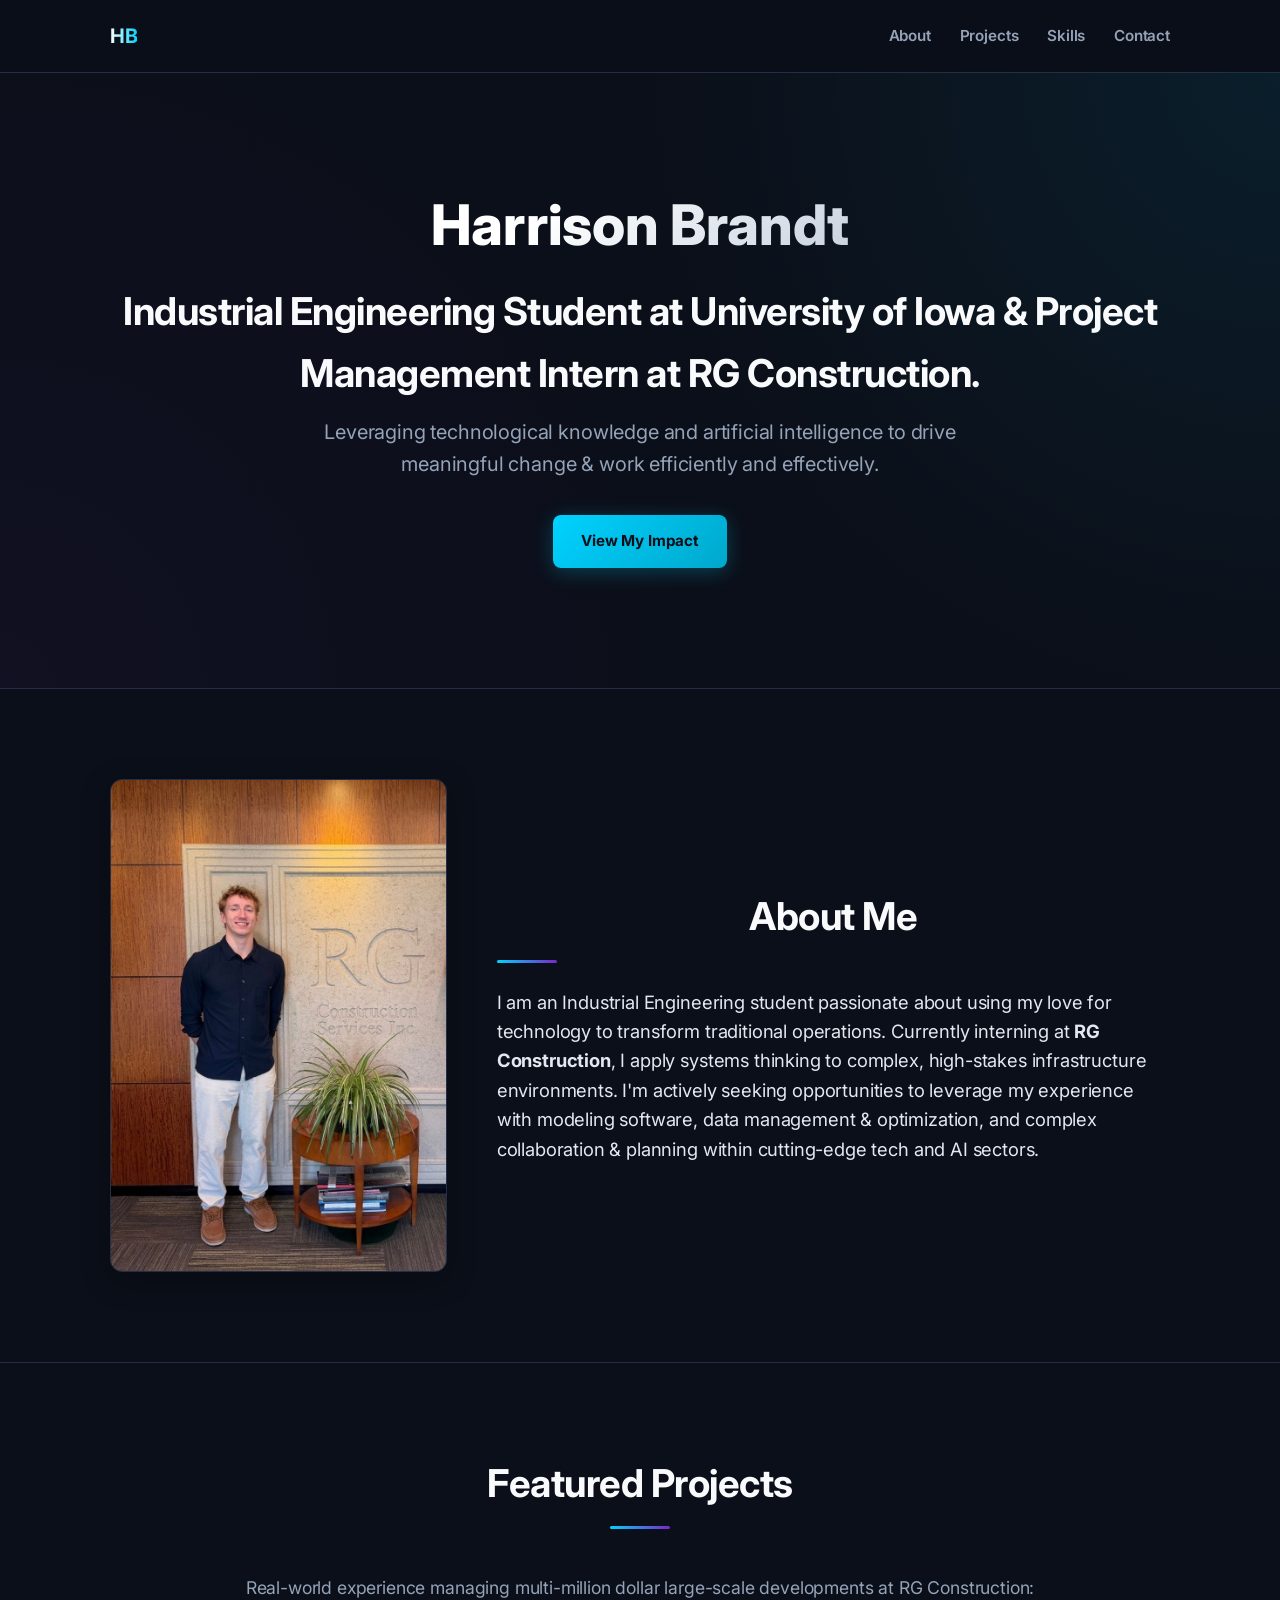
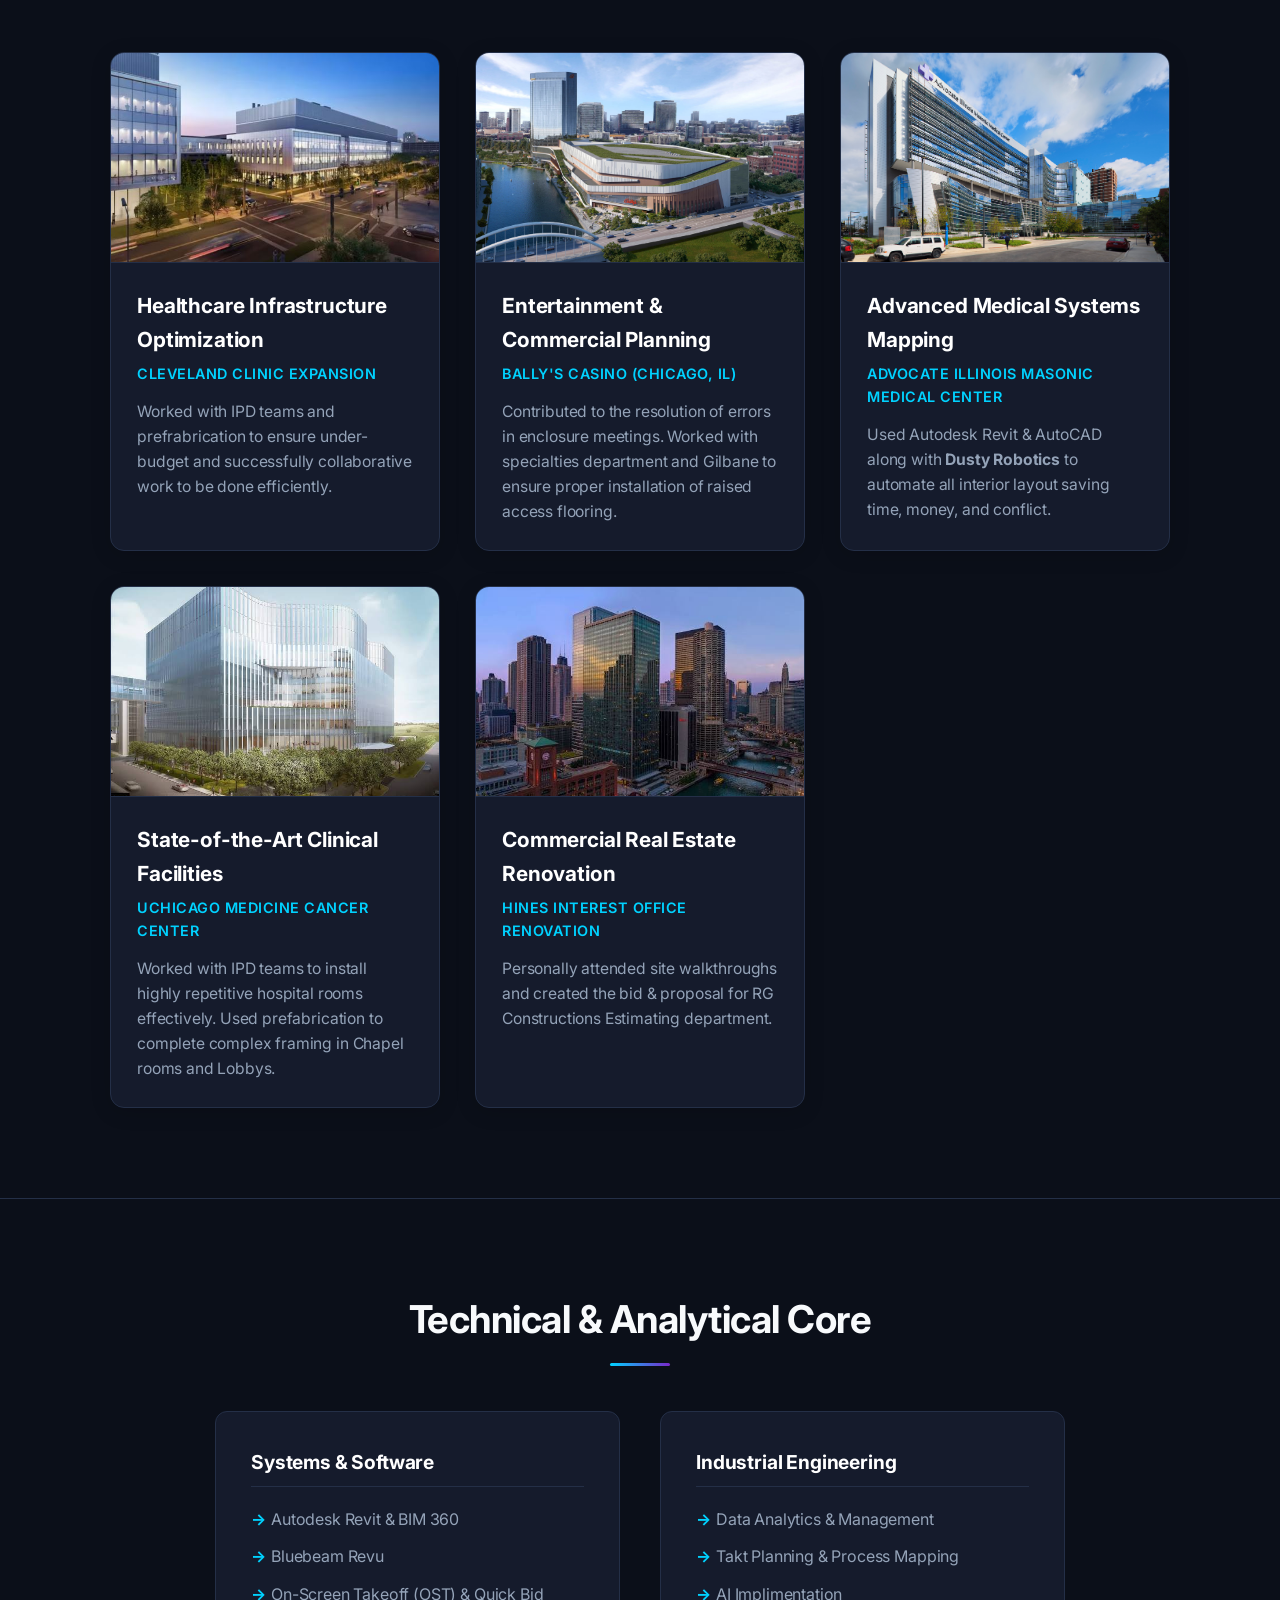
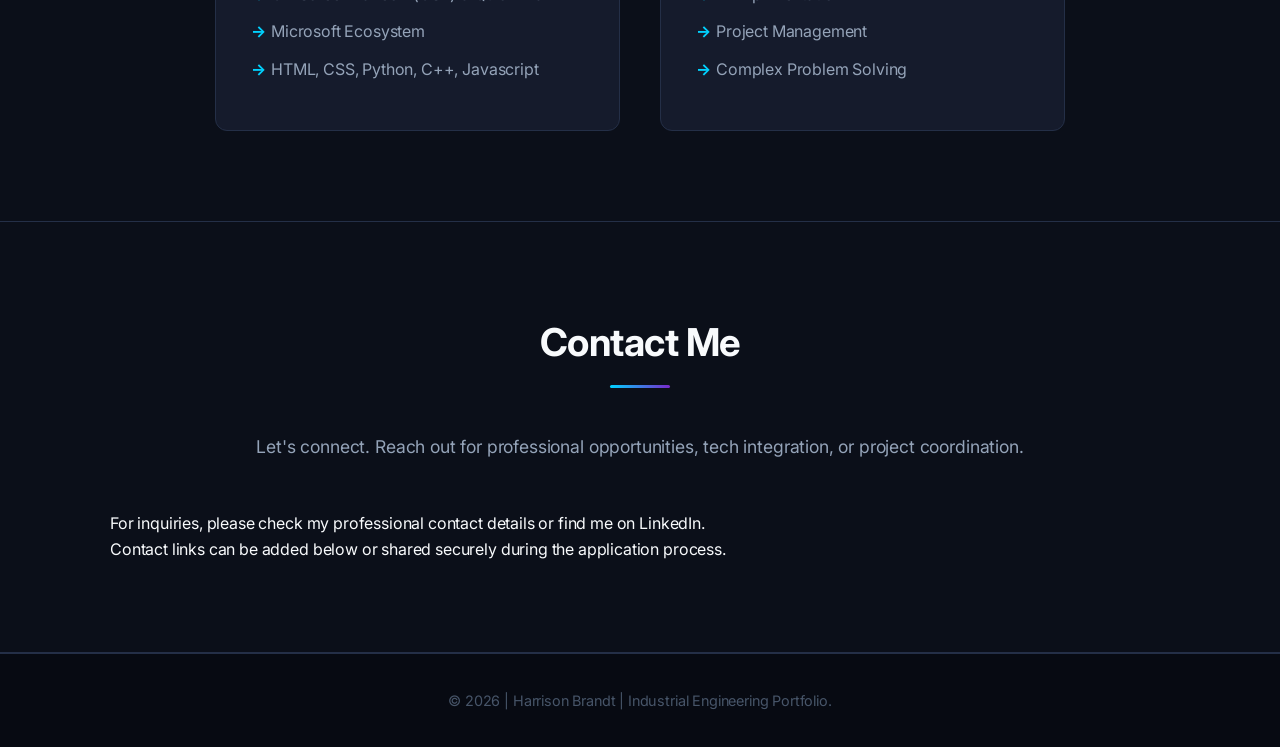
==== index.html @ 1dddafbf "Update index.html Updated header & added contact section" ====
<!DOCTYPE html>
<html lang="en">
<head>
    <meta charset="UTF-8">
    <meta name="viewport" content="width=device-width, initial-scale=1.0">
    <title>Harrison Brandt | Industrial Engineering Portfolio</title>
    <link rel="stylesheet" href="style.css">
    <link rel="preconnect" href="https://fonts.googleapis.com">
    <link rel="preconnect" href="https://fonts.gstatic.com" crossorigin>
    <link href="https://fonts.googleapis.com/css2?family=Inter:wght@300;400;600;700;800&display=swap" rel="stylesheet">
</head>
<body>

    <header>
        <div class="container">
            <div class="logo">HB</div>
            <nav>
                <a href="#about">About</a>
                <a href="#projects">Projects</a>
                <a href="#skills">Skills</a>
                <a href="#contact">Contact</a>
            </nav>
        </div>
    </header>

    <section class="hero">
        <div class="container">
            <h1>Harrison Brandt</h1>
            <h2 class="hero-subtitle">Industrial Engineering Student at University of Iowa & Project Management Intern at RG Construction.</h2>
            <p>Leveraging technological knowledge and artificial intelligence to drive meaningful change & work efficiently and effectively.</p>
            <a href="#projects" class="btn">View My Impact</a>
        </div>
    </section>

    <section id="about" class="about">
        <div class="container about-wrapper">
            <div class="about-image">
                <img src="IMG_4191.jpg" alt="Harrison Brandt at RG Construction">
            </div>
            <div class="about-text">
                <h2>About Me</h2>
                <hr class="left-hr">
                <p>I am an Industrial Engineering student passionate about using my love for technology to transform traditional operations. Currently interning at <strong>RG Construction</strong>, I apply systems thinking to complex, high-stakes infrastructure environments. I'm actively seeking opportunities to leverage my experience with modeling software, data management & optimization, and complex collaboration & planning within cutting-edge tech and AI sectors.</p>
            </div>
        </div>
    </section>

    <section id="projects" class="projects">
        <div class="container">
            <h2>Featured Projects</h2>
            <hr>
            <p class="subtitle">Real-world experience managing multi-million dollar large-scale developments at RG Construction:</p>
            
            <div class="project-grid">
                
                <!-- Project 1 -->
                <div class="project-card">
                    <div class="project-card-image">
                        <img src="ClevelandClinicExpansion.jpg" alt="Cleveland Clinic Expansion">
                    </div>
                    <div class="project-card-content">
                        <h3>Healthcare Infrastructure Optimization</h3>
                        <p class="meta">Cleveland Clinic Expansion</p>
                        <p>Worked with IPD teams and prefrabrication to ensure under-budget and successfully collaborative work to be done efficiently.</p>
                    </div>
                </div>
                
                <!-- Project 2 -->
                <div class="project-card">
                    <div class="project-card-image">
                        <img src="BallysRender.jpg" alt="Bally's Casino Chicago">
                    </div>
                    <div class="project-card-content">
                        <h3>Entertainment & Commercial Planning</h3>
                        <p class="meta">Bally's Casino (Chicago, IL)</p>
                        <p>Contributed to the resolution of errors in enclosure meetings. Worked with specialties department and Gilbane to ensure proper installation of raised access flooring.</p>
                    </div>
                </div>

                <!-- Project 3 -->
                <div class="project-card">
                    <div class="project-card-image">
                        <img src="AdvocateCACExpansion25.jpg" alt="Advocate Illinois Masonic Medical Center">
                    </div>
                    <div class="project-card-content">
                        <h3>Advanced Medical Systems Mapping</h3>
                        <p class="meta">Advocate Illinois Masonic Medical Center</p>
                        <p>Used Autodesk Revit & AutoCAD along with <strong>Dusty Robotics</strong> to automate all interior layout saving time, money, and conflict.</p>
                    </div>
                </div>

                <!-- Project 4 -->
                <div class="project-card">
                    <div class="project-card-image">
                        <img src="UCMCancerCenter.jpg" alt="UChicago Medicine Cancer Center">
                    </div>
                    <div class="project-card-content">
                        <h3>State-of-the-Art Clinical Facilities</h3>
                        <p class="meta">UChicago Medicine Cancer Center</p>
                        <p>Worked with IPD teams to install highly repetitive hospital rooms effectively. Used prefabrication to complete complex framing in Chapel rooms and Lobbys.</p>
                    </div>
                </div>

                <!-- Project 5 -->
                <div class="project-card">
                    <div class="project-card-image">
                        <img src="HinesInterestOfficeRenovation.jpg" alt="Hines Interest Office Renovation">
                    </div>
                    <div class="project-card-content">
                        <h3>Commercial Real Estate Renovation</h3>
                        <p class="meta">Hines Interest Office Renovation</p>
                        <p>Personally attended site walkthroughs and created the bid & proposal for RG Constructions Estimating department.</p>
                    </div>
                </div>

            </div>
        </div>
    </section>

    <section id="skills" class="skills">
        <div class="container">
            <h2>Technical & Analytical Core</h2>
            <hr>
            <div class="skills-wrapper">
                <div class="skill-category">
                    <h3>Systems & Software</h3>
                    <ul>
                        <li>Autodesk Revit & BIM 360</li>
                        <li>Bluebeam Revu</li>
                        <li>On-Screen Takeoff (OST) & Quick Bid</li>
                        <li>Microsoft Ecosystem</li>
                        <li>HTML, CSS, Python, C++, Javascript</li>
                    </ul>
                </div>
                <div class="skill-category">
                    <h3>Industrial Engineering</h3>
                    <ul>
                        <li>Data Analytics & Management</li>
                        <li>Takt Planning & Process Mapping</li>
                        <li>AI Implimentation</li>
                        <li>Project Management</li>
                        <li>Complex Problem Solving</li>
                    </ul>
                </div>
            </div>
        </div>
    </section>

    <!-- New Contact Section -->
    <section id="contact" class="contact">
        <div class="container">
            <h2>Contact Me</h2>
            <hr>
            <p class="subtitle">Let's connect. Reach out for professional opportunities, tech integration, or project coordination.</p>
            <div class="contact-card">
                <p>For inquiries, please check my professional contact details or find me on LinkedIn.</p>
                <p class="contact-disclaimer">Contact links can be added below or shared securely during the application process.</p>
            </div>
        </div>
    </section>

    <footer>
        <div class="container">
            <p>&copy; 2026 | Harrison Brandt | Industrial Engineering Portfolio.</p>
        </div>
    </footer>

</body>
</html>
---- style.css ----
:root {
    --primary: #00d2ff;       /* Electric Cyan Pop */
    --primary-hover: #00a8cc; /* Darker Cyan for interactive states */
    --accent: #7928ca;        /* Subtle tech violet accent */
    --dark-bg: #0b0f19;       /* Deep Obsidian Space Background */
    --card-bg: #151b2c;       /* Steel Navy/Charcoal Cards */
    --text-main: #f8fafc;     /* Bright off-white text */
    --text-muted: #94a3b8;    /* Steel Gray text for details */
    --border: #242f47;        /* Clean tech-divider lines */
}

* {
    box-sizing: border-box;
    margin: 0;
    padding: 0;
}

body {
    font-family: 'Inter', sans-serif;
    background-color: var(--dark-bg);
    color: var(--text-main);
    line-height: 1.6;
    letter-spacing: -0.01em;
}

.container {
    max-width: 1100px;
    margin: 0 auto;
    padding: 0 20px;
}

/* Modern Header with Border Bottom */
header {
    background: rgba(11, 15, 25, 0.85);
    backdrop-filter: blur(12px);
    -webkit-backdrop-filter: blur(12px);
    border-bottom: 1px solid var(--border);
    padding: 20px 0;
    position: sticky;
    top: 0;
    z-index: 100;
}

header .container {
    display: flex;
    justify-content: space-between;
    align-items: center;
}

.logo {
    font-weight: 700;
    font-size: 1.25rem;
    letter-spacing: -0.5px;
    background: linear-gradient(to right, #ffffff, var(--primary));
    -webkit-background-clip: text;
    -webkit-text-fill-color: transparent;
}

nav a {
    color: var(--text-muted);
    text-decoration: none;
    margin-left: 25px;
    font-weight: 600;
    font-size: 0.95rem;
    transition: color 0.2s ease;
}

nav a:hover {
    color: var(--primary);
}

/* Dynamic Hero Section */
.hero {
    background: radial-gradient(circle at top right, rgba(0, 210, 255, 0.08), transparent 45%),
                radial-gradient(circle at bottom left, rgba(121, 40, 202, 0.05), transparent 50%),
                var(--dark-bg);
    padding: 120px 0;
    text-align: center;
    border-bottom: 1px solid var(--border);
}

.hero h1 {
    font-size: 3.5rem;
    margin-bottom: 24px;
    font-weight: 800;
    line-height: 1.15;
    background: linear-gradient(135deg, #ffffff 40%, #cbd5e1 70%, var(--primary) 100%);
    -webkit-background-clip: text;
    -webkit-text-fill-color: transparent;
}

.hero p {
    font-size: 1.25rem;
    max-width: 720px;
    margin: 0 auto 35px;
    color: var(--text-muted);
    font-weight: 400;
}

.btn {
    display: inline-block;
    background: linear-gradient(135deg, var(--primary) 0%, #00a8cc 100%);
    color: #0b0f19;
    padding: 14px 28px;
    border-radius: 8px;
    text-decoration: none;
    font-weight: 700;
    font-size: 0.95rem;
    box-shadow: 0 4px 20px rgba(0, 210, 255, 0.25);
    transition: transform 0.2s ease, box-shadow 0.2s ease;
}

.btn:hover {
    transform: translateY(-2px);
    box-shadow: 0 6px 24px rgba(0, 210, 255, 0.4);
}

section {
    padding: 90px 0;
    border-bottom: 1px solid var(--border);
}

h2 {
    font-size: 2.4rem;
    text-align: center;
    margin-bottom: 12px;
    font-weight: 700;
    letter-spacing: -0.5px;
}

hr {
    border: 0;
    height: 3px;
    background: linear-gradient(to right, var(--primary), var(--accent));
    width: 60px;
    margin: 0 auto 45px;
    border-radius: 2px;
}

.left-hr {
    border: 0;
    height: 3px;
    background: linear-gradient(to right, var(--primary), var(--accent));
    width: 60px;
    margin: 0 0 25px 0;
    border-radius: 2px;
}

.subtitle {
    text-align: center;
    color: var(--text-muted);
    margin-bottom: 50px;
    font-size: 1.1rem;
}

/* About Section Custom Fit */
.about-wrapper {
    display: flex;
    align-items: stretch;
    gap: 50px;
    flex-wrap: wrap;
}

.about-image {
    flex: 1;
    min-width: 300px;
    max-width: 340px;
    display: flex;
}

.about-image img {
    width: 100%;
    height: 100%;
    object-fit: cover;
    border-radius: 12px;
    box-shadow: 0 8px 30px rgba(0, 0, 0, 0.3);
    border: 1px solid var(--border);
}

.about-text {
    flex: 2;
    min-width: 300px;
    display: flex;
    flex-direction: column;
    justify-content: center;
}

.about-text p {
    font-size: 1.15rem;
    color: #e2e8f0;
    text-align: left;
}

/* Premium Project Cards */
.project-grid {
    display: grid;
    grid-template-columns: repeat(auto-fit, minmax(320px, 1fr));
    gap: 35px;
}

.project-card {
    background: var(--card-bg);
    border-radius: 14px;
    box-shadow: 0 4px 20px rgba(0, 0, 0, 0.15);
    border: 1px solid var(--border);
    overflow: hidden;
    display: flex;
    flex-direction: column;
    transition: transform 0.3s ease, border-color 0.3s ease, box-shadow 0.3s ease;
}

.project-card:hover {
    transform: translateY(-5px);
    border-color: rgba(0, 210, 255, 0.4);
    box-shadow: 0 12px 30px rgba(0, 210, 255, 0.1);
}

.project-card-image {
    width: 100%;
    height: 210px;
    overflow: hidden;
    background: #1e293b; 
    border-bottom: 1px solid var(--border);
}

.project-card-image img {
    width: 100%;
    height: 100%;
    object-fit: cover;
    transition: transform 0.4s ease;
}

.project-card:hover .project-card-image img {
    transform: scale(1.04);
}

.project-card-content {
    padding: 26px;
    flex-grow: 1;
    display: flex;
    flex-direction: column;
}

.project-card h3 {
    margin-bottom: 6px;
    font-size: 1.3rem;
    font-weight: 700;
    color: #ffffff;
}

.project-card .meta {
    color: var(--primary);
    font-size: 0.9rem;
    font-weight: 600;
    margin-bottom: 14px;
    text-transform: uppercase;
    letter-spacing: 0.5px;
}

.project-card p {
    color: var(--text-muted);
    font-size: 0.98rem;
}

/* Tech-Driven Skills Layout */
.skills-wrapper {
    display: flex;
    justify-content: space-around;
    flex-wrap: wrap;
    gap: 40px;
    max-width: 850px;
    margin: 0 auto;
}

.skill-category {
    background: var(--card-bg);
    padding: 35px;
    border-radius: 12px;
    min-width: 280px;
    flex: 1;
    border: 1px solid var(--border);
}

.skill-category h3 {
    margin-bottom: 20px;
    color: #ffffff;
    font-size: 1.2rem;
    border-bottom: 1px solid var(--border);
    padding-bottom: 8px;
    font-weight: 700;
}

.skill-category ul {
    list-style: none;
}

.skill-category li {
    margin-bottom: 12px;
    position: relative;
    padding-left: 20px;
    color: var(--text-muted);
    font-size: 1rem;
}

.skill-category li::before {
    content: "→";
    color: var(--primary);
    font-weight: bold;
    position: absolute;
    left: 0;
}

/* Footer styling */
footer {
    background: #070a12;
    color: #475569;
    padding: 35px 0;
    text-align: center;
    font-size: 0.9rem;
    border-top: 1px solid var(--border);
}

/* Responsive Overrides */
@media (max-width: 768px) {
    .hero h1 {
        font-size: 2.5rem;
    }
    .about-wrapper {
        flex-direction: column;
        align-items: center;
    }
    .about-image {
        max-width: 100%;
    }
    .about-text p {
        text-align: center;
    }
    .left-hr {
        margin: 0 auto 20px auto;
    }
}
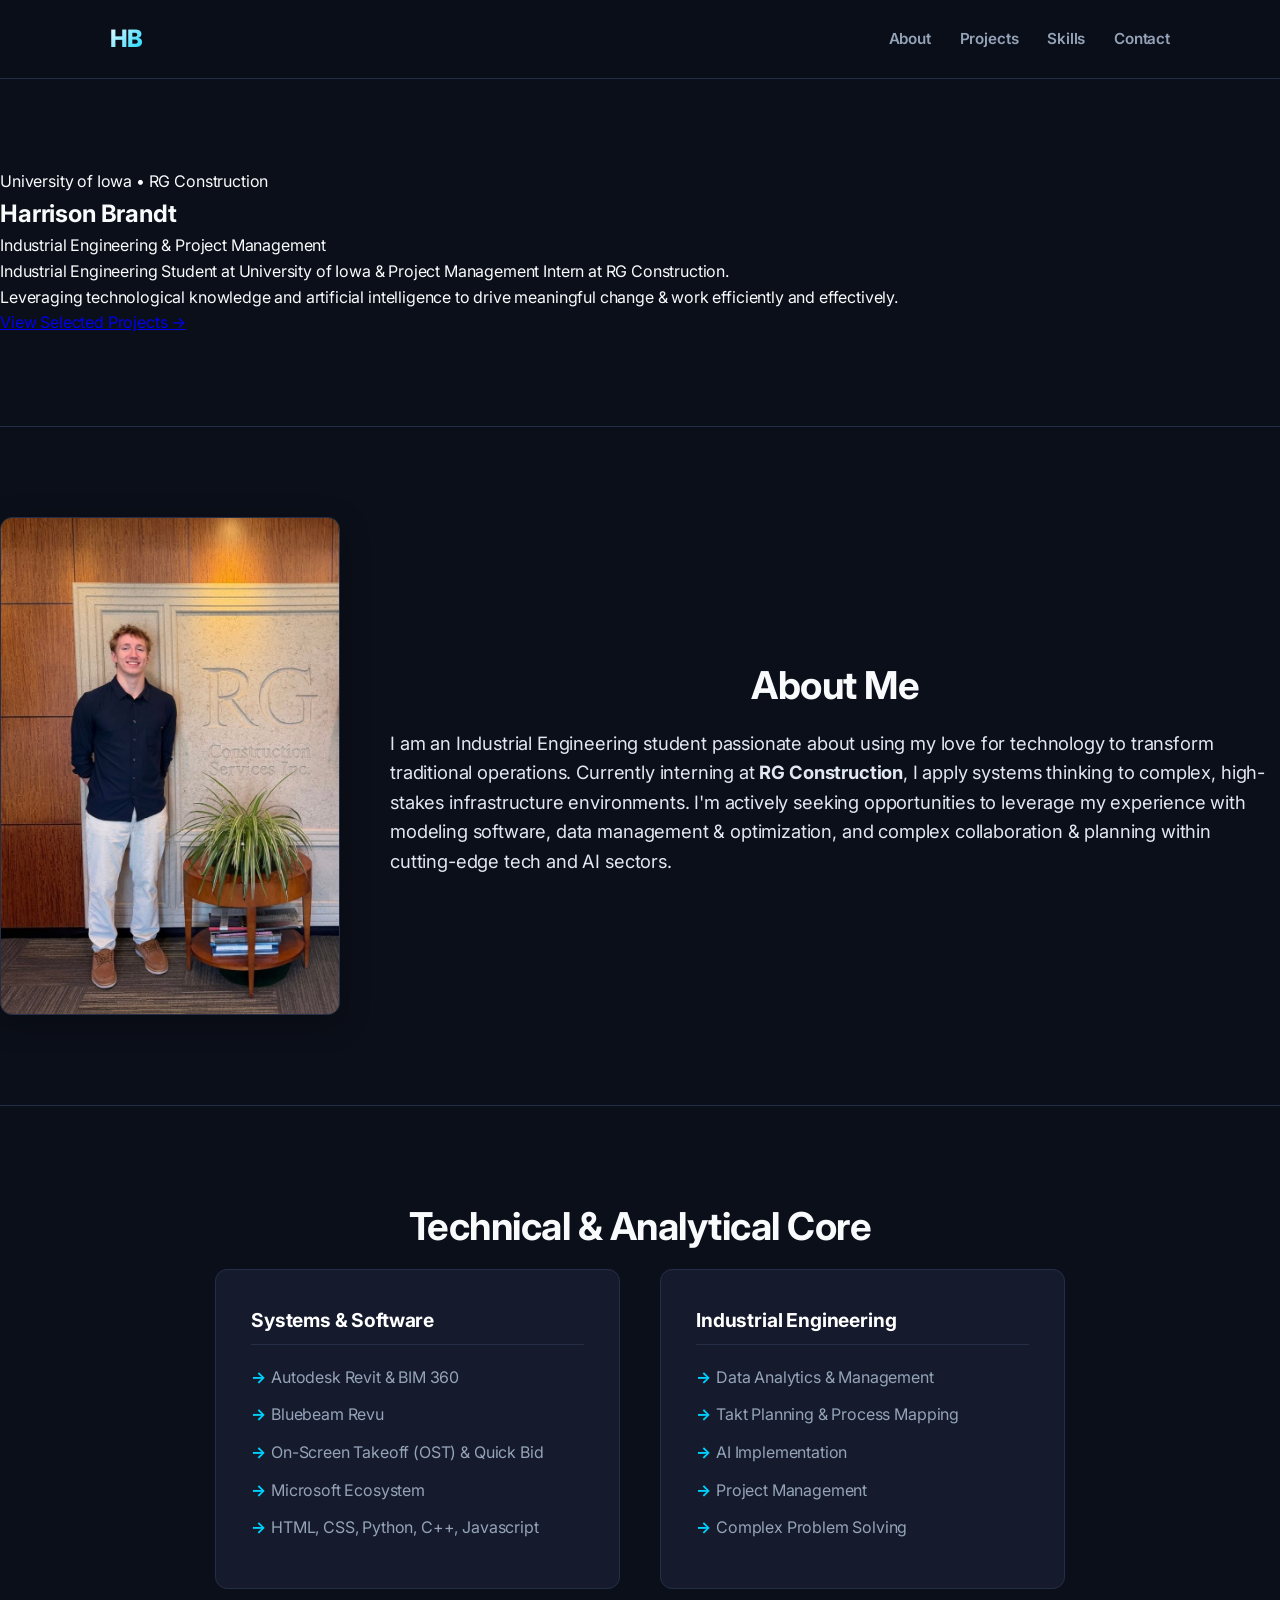
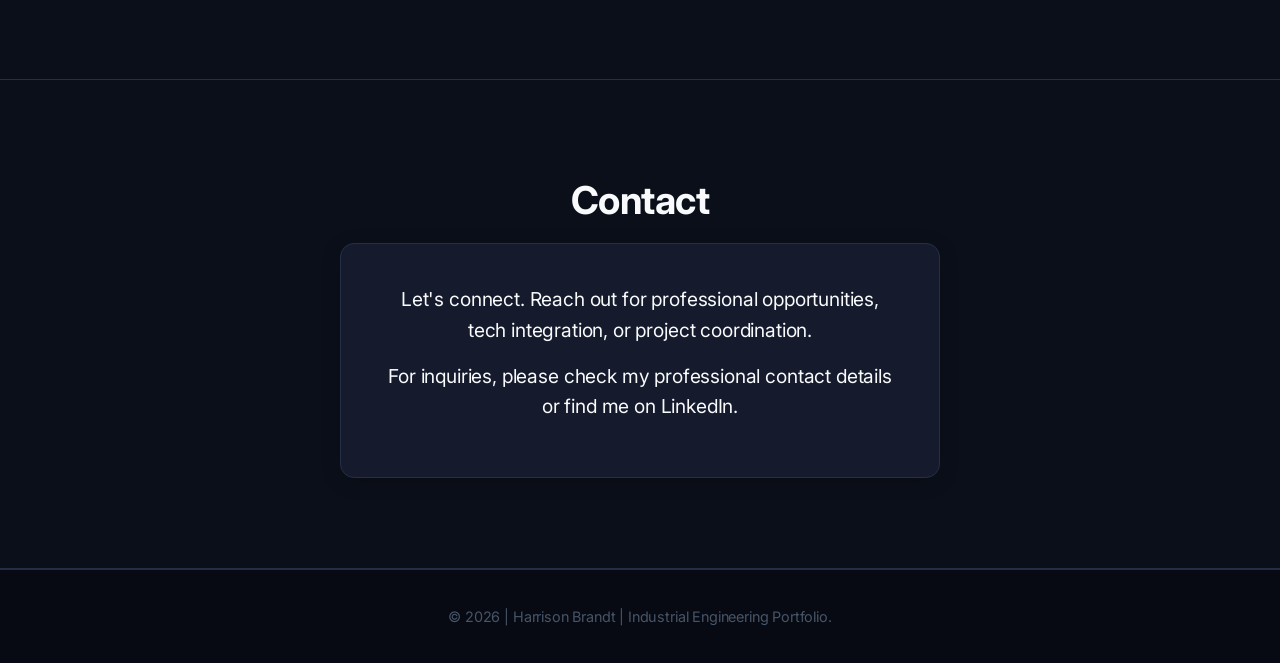
==== commit 755b0690: "Update index.html Style change to more minimal" ====
--- a/index.html
+++ b/index.html
@@ -3,124 +3,56 @@
 <head>
     <meta charset="UTF-8">
     <meta name="viewport" content="width=device-width, initial-scale=1.0">
-    <title>Harrison Brandt | Industrial Engineering Portfolio</title>
+    <title>Harrison Brandt | Portfolio</title>
     <link rel="stylesheet" href="style.css">
     <link rel="preconnect" href="https://fonts.googleapis.com">
     <link rel="preconnect" href="https://fonts.gstatic.com" crossorigin>
-    <link href="https://fonts.googleapis.com/css2?family=Inter:wght@300;400;600;700;800&display=swap" rel="stylesheet">
+    <link href="https://fonts.googleapis.com/css2?family=Cinzel:wght@500;700&family=Inter:wght@300;400;600&display=swap" rel="stylesheet">
 </head>
 <body>
 
     <header>
-        <div class="container">
+        <div class="container header-inner">
             <div class="logo">HB</div>
             <nav>
                 <a href="#about">About</a>
-                <a href="#projects">Projects</a>
+                <a href="projects.html">Projects</a>
                 <a href="#skills">Skills</a>
                 <a href="#contact">Contact</a>
             </nav>
         </div>
     </header>
 
-    <section class="hero">
-        <div class="container">
-            <h1>Harrison Brandt</h1>
-            <h2 class="hero-subtitle">Industrial Engineering Student at University of Iowa & Project Management Intern at RG Construction.</h2>
-            <p>Leveraging technological knowledge and artificial intelligence to drive meaningful change & work efficiently and effectively.</p>
-            <a href="#projects" class="btn">View My Impact</a>
-        </div>
-    </section>
+    <main class="card-container">
+        <section class="hero-card">
+            <div class="card-border-inner">
+                <p class="card-top-title">University of Iowa &bull; RG Construction</p>
+                <h1 class="card-name">Harrison Brandt</h1>
+                <p class="card-subtitle">Industrial Engineering & Project Management</p>
+                <div class="card-divider"></div>
+                <p class="hero-tagline">Industrial Engineering Student at University of Iowa & Project Management Intern at RG Construction.</p>
+                <p class="hero-desc">Leveraging technological knowledge and artificial intelligence to drive meaningful change & work efficiently and effectively.</p>
+                
+                <div class="hero-actions">
+                    <a href="projects.html" class="btn-card">View Selected Projects &rarr;</a>
+                </div>
+            </div>
+        </section>
 
-    <section id="about" class="about">
-        <div class="container about-wrapper">
-            <div class="about-image">
-                <img src="IMG_4191.jpg" alt="Harrison Brandt at RG Construction">
+        <section id="about" class="content-section">
+            <div class="about-wrapper">
+                <div class="about-image">
+                    <img src="IMG_4191.jpg" alt="Harrison Brandt at RG Construction">
+                </div>
+                <div class="about-text">
+                    <h2>About Me</h2>
+                    <p>I am an Industrial Engineering student passionate about using my love for technology to transform traditional operations. Currently interning at <strong>RG Construction</strong>, I apply systems thinking to complex, high-stakes infrastructure environments. I'm actively seeking opportunities to leverage my experience with modeling software, data management & optimization, and complex collaboration & planning within cutting-edge tech and AI sectors.</p>
+                </div>
             </div>
-            <div class="about-text">
-                <h2>About Me</h2>
-                <hr class="left-hr">
-                <p>I am an Industrial Engineering student passionate about using my love for technology to transform traditional operations. Currently interning at <strong>RG Construction</strong>, I apply systems thinking to complex, high-stakes infrastructure environments. I'm actively seeking opportunities to leverage my experience with modeling software, data management & optimization, and complex collaboration & planning within cutting-edge tech and AI sectors.</p>
-            </div>
-        </div>
-    </section>
+        </section>
 
-    <section id="projects" class="projects">
-        <div class="container">
-            <h2>Featured Projects</h2>
-            <hr>
-            <p class="subtitle">Real-world experience managing multi-million dollar large-scale developments at RG Construction:</p>
-            
-            <div class="project-grid">
-                
-                <!-- Project 1 -->
-                <div class="project-card">
-                    <div class="project-card-image">
-                        <img src="ClevelandClinicExpansion.jpg" alt="Cleveland Clinic Expansion">
-                    </div>
-                    <div class="project-card-content">
-                        <h3>Healthcare Infrastructure Optimization</h3>
-                        <p class="meta">Cleveland Clinic Expansion</p>
-                        <p>Worked with IPD teams and prefrabrication to ensure under-budget and successfully collaborative work to be done efficiently.</p>
-                    </div>
-                </div>
-                
-                <!-- Project 2 -->
-                <div class="project-card">
-                    <div class="project-card-image">
-                        <img src="BallysRender.jpg" alt="Bally's Casino Chicago">
-                    </div>
-                    <div class="project-card-content">
-                        <h3>Entertainment & Commercial Planning</h3>
-                        <p class="meta">Bally's Casino (Chicago, IL)</p>
-                        <p>Contributed to the resolution of errors in enclosure meetings. Worked with specialties department and Gilbane to ensure proper installation of raised access flooring.</p>
-                    </div>
-                </div>
-
-                <!-- Project 3 -->
-                <div class="project-card">
-                    <div class="project-card-image">
-                        <img src="AdvocateCACExpansion25.jpg" alt="Advocate Illinois Masonic Medical Center">
-                    </div>
-                    <div class="project-card-content">
-                        <h3>Advanced Medical Systems Mapping</h3>
-                        <p class="meta">Advocate Illinois Masonic Medical Center</p>
-                        <p>Used Autodesk Revit & AutoCAD along with <strong>Dusty Robotics</strong> to automate all interior layout saving time, money, and conflict.</p>
-                    </div>
-                </div>
-
-                <!-- Project 4 -->
-                <div class="project-card">
-                    <div class="project-card-image">
-                        <img src="UCMCancerCenter.jpg" alt="UChicago Medicine Cancer Center">
-                    </div>
-                    <div class="project-card-content">
-                        <h3>State-of-the-Art Clinical Facilities</h3>
-                        <p class="meta">UChicago Medicine Cancer Center</p>
-                        <p>Worked with IPD teams to install highly repetitive hospital rooms effectively. Used prefabrication to complete complex framing in Chapel rooms and Lobbys.</p>
-                    </div>
-                </div>
-
-                <!-- Project 5 -->
-                <div class="project-card">
-                    <div class="project-card-image">
-                        <img src="HinesInterestOfficeRenovation.jpg" alt="Hines Interest Office Renovation">
-                    </div>
-                    <div class="project-card-content">
-                        <h3>Commercial Real Estate Renovation</h3>
-                        <p class="meta">Hines Interest Office Renovation</p>
-                        <p>Personally attended site walkthroughs and created the bid & proposal for RG Constructions Estimating department.</p>
-                    </div>
-                </div>
-
-            </div>
-        </div>
-    </section>
-
-    <section id="skills" class="skills">
-        <div class="container">
+        <section id="skills" class="content-section">
             <h2>Technical & Analytical Core</h2>
-            <hr>
             <div class="skills-wrapper">
                 <div class="skill-category">
                     <h3>Systems & Software</h3>
@@ -137,32 +69,25 @@
                     <ul>
                         <li>Data Analytics & Management</li>
                         <li>Takt Planning & Process Mapping</li>
-                        <li>AI Implimentation</li>
+                        <li>AI Implementation</li>
                         <li>Project Management</li>
                         <li>Complex Problem Solving</li>
                     </ul>
                 </div>
             </div>
-        </div>
-    </section>
+        </section>
 
-    <!-- New Contact Section -->
-    <section id="contact" class="contact">
-        <div class="container">
-            <h2>Contact Me</h2>
-            <hr>
-            <p class="subtitle">Let's connect. Reach out for professional opportunities, tech integration, or project coordination.</p>
+        <section id="contact" class="content-section">
+            <h2>Contact</h2>
             <div class="contact-card">
-                <p>For inquiries, please check my professional contact details or find me on LinkedIn.</p>
-                <p class="contact-disclaimer">Contact links can be added below or shared securely during the application process.</p>
+                <p>Let's connect. Reach out for professional opportunities, tech integration, or project coordination.</p>
+                <p class="contact-subtext">For inquiries, please check my professional contact details or find me on LinkedIn.</p>
             </div>
-        </div>
-    </section>
+        </section>
+    </main>
 
     <footer>
-        <div class="container">
-            <p>&copy; 2026 | Harrison Brandt | Industrial Engineering Portfolio.</p>
-        </div>
+        <p>&copy; 2026 | Harrison Brandt | Industrial Engineering Portfolio.</p>
     </footer>
 
 </body>
--- a/style.css
+++ b/style.css
@@ -48,10 +48,10 @@
 }
 
 .logo {
-    font-weight: 700;
-    font-size: 1.25rem;
-    letter-spacing: -0.5px;
-    background: linear-gradient(to right, #ffffff, var(--primary));
+    font-weight: 800;
+    font-size: 1.5rem;
+    letter-spacing: -1px;
+    background: linear-gradient(135deg, #ffffff, var(--primary));
     -webkit-background-clip: text;
     -webkit-text-fill-color: transparent;
 }
@@ -310,6 +310,31 @@
     left: 0;
 }
 
+/* Contact Section Styling */
+.contact-card {
+    background: var(--card-bg);
+    max-width: 600px;
+    margin: 0 auto;
+    padding: 40px;
+    border-radius: 14px;
+    border: 1px solid var(--border);
+    text-align: center;
+    box-shadow: 0 4px 20px rgba(0, 0, 0, 0.15);
+}
+
+.contact-card p {
+    font-size: 1.2rem;
+    margin-bottom: 15px;
+    color: var(--text-main);
+}
+
+.contact-disclaimer {
+    font-size: 0.9rem !important;
+    color: var(--text-muted) !important;
+    margin-bottom: 0 !important;
+    font-style: italic;
+}
+
 /* Footer styling */
 footer {
     background: #070a12;
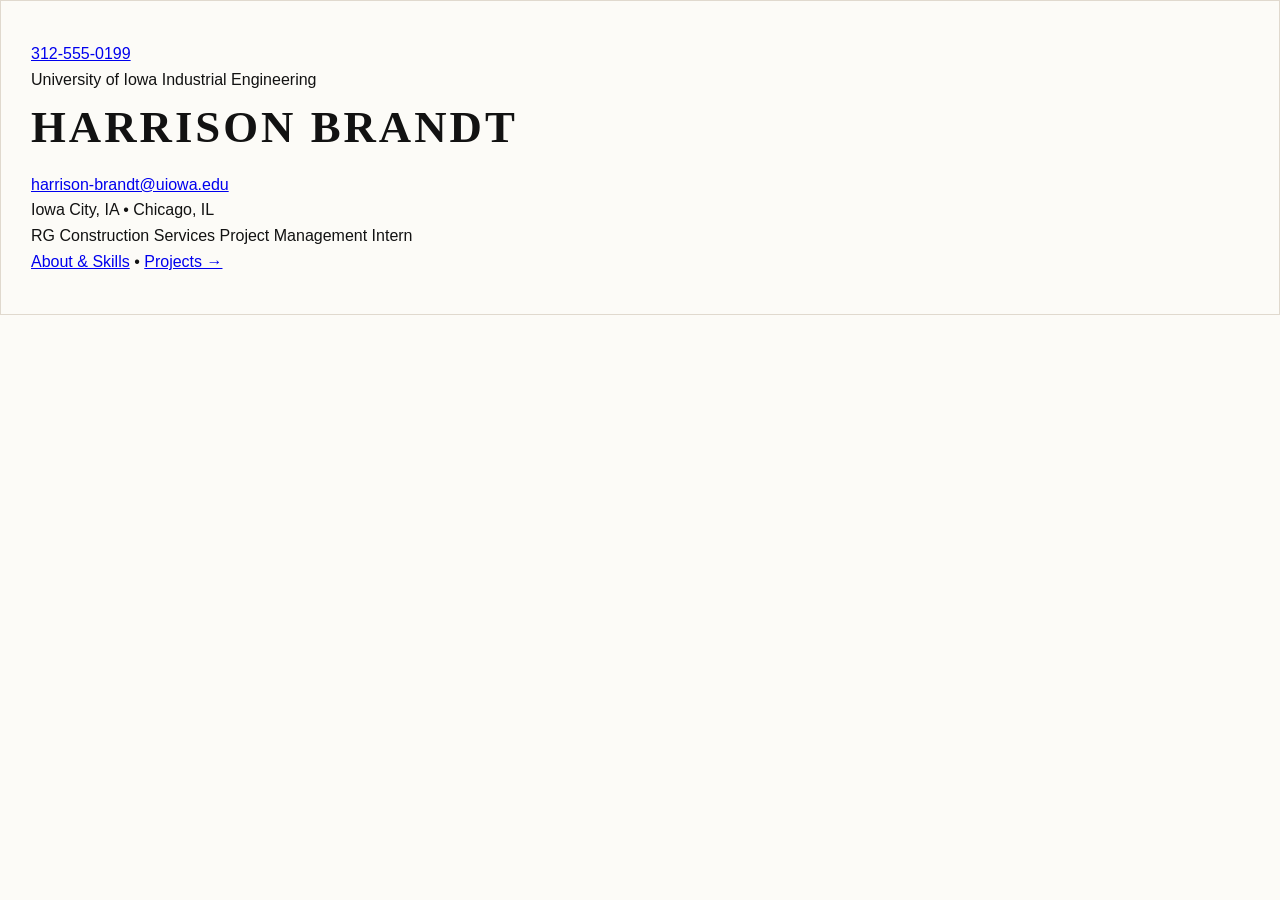
==== commit a63e144d: "Update index.html Fixed layout to business card style" ====
--- a/index.html
+++ b/index.html
@@ -3,92 +3,54 @@
 <head>
     <meta charset="UTF-8">
     <meta name="viewport" content="width=device-width, initial-scale=1.0">
-    <title>Harrison Brandt | Portfolio</title>
+    <title>Harrison Brandt</title>
     <link rel="stylesheet" href="style.css">
     <link rel="preconnect" href="https://fonts.googleapis.com">
     <link rel="preconnect" href="https://fonts.gstatic.com" crossorigin>
-    <link href="https://fonts.googleapis.com/css2?family=Cinzel:wght@500;700&family=Inter:wght@300;400;600&display=swap" rel="stylesheet">
+    <link href="https://fonts.googleapis.com/css2?family=EB+Garamond:ital,wght@0,400;0,600;0,700;1,400&display=swap" rel="stylesheet">
 </head>
-<body>
+<body class="card-body">
 
-    <header>
-        <div class="container header-inner">
-            <div class="logo">HB</div>
-            <nav>
-                <a href="#about">About</a>
-                <a href="projects.html">Projects</a>
-                <a href="#skills">Skills</a>
-                <a href="#contact">Contact</a>
-            </nav>
-        </div>
-    </header>
-
-    <main class="card-container">
-        <section class="hero-card">
-            <div class="card-border-inner">
-                <p class="card-top-title">University of Iowa &bull; RG Construction</p>
-                <h1 class="card-name">Harrison Brandt</h1>
-                <p class="card-subtitle">Industrial Engineering & Project Management</p>
-                <div class="card-divider"></div>
-                <p class="hero-tagline">Industrial Engineering Student at University of Iowa & Project Management Intern at RG Construction.</p>
-                <p class="hero-desc">Leveraging technological knowledge and artificial intelligence to drive meaningful change & work efficiently and effectively.</p>
-                
-                <div class="hero-actions">
-                    <a href="projects.html" class="btn-card">View Selected Projects &rarr;</a>
+    <main class="business-card">
+        <div class="card-border-inner">
+            
+            <!-- Top Row -->
+            <div class="card-top-row">
+                <div class="card-phone">
+                    <a href="tel:YOUR_PHONE_NUMBER">312-555-0199</a>
+                </div>
+                <div class="card-school">
+                    <span>University of Iowa</span>
+                    <span class="sub-detail">Industrial Engineering</span>
                 </div>
             </div>
-        </section>
 
-        <section id="about" class="content-section">
-            <div class="about-wrapper">
-                <div class="about-image">
-                    <img src="IMG_4191.jpg" alt="Harrison Brandt at RG Construction">
+            <!-- Center Content -->
+            <div class="card-center">
+                <h1 class="card-name">Harrison Brandt</h1>
+                <p class="card-email">
+                    <a href="mailto:harrison-brandt@uiowa.edu">harrison-brandt@uiowa.edu</a>
+                </p>
+            </div>
+
+            <!-- Bottom Row -->
+            <div class="card-bottom-row">
+                <div class="card-location">
+                    <span>Iowa City, IA &bull; Chicago, IL</span>
                 </div>
-                <div class="about-text">
-                    <h2>About Me</h2>
-                    <p>I am an Industrial Engineering student passionate about using my love for technology to transform traditional operations. Currently interning at <strong>RG Construction</strong>, I apply systems thinking to complex, high-stakes infrastructure environments. I'm actively seeking opportunities to leverage my experience with modeling software, data management & optimization, and complex collaboration & planning within cutting-edge tech and AI sectors.</p>
+                <div class="card-internship">
+                    <span>RG Construction Services</span>
+                    <span class="sub-detail">Project Management Intern</span>
+                </div>
+                <div class="card-nav-links">
+                    <a href="about.html">About & Skills</a>
+                    <span class="bullet">&bull;</span>
+                    <a href="projects.html">Projects &rarr;</a>
                 </div>
             </div>
-        </section>
 
-        <section id="skills" class="content-section">
-            <h2>Technical & Analytical Core</h2>
-            <div class="skills-wrapper">
-                <div class="skill-category">
-                    <h3>Systems & Software</h3>
-                    <ul>
-                        <li>Autodesk Revit & BIM 360</li>
-                        <li>Bluebeam Revu</li>
-                        <li>On-Screen Takeoff (OST) & Quick Bid</li>
-                        <li>Microsoft Ecosystem</li>
-                        <li>HTML, CSS, Python, C++, Javascript</li>
-                    </ul>
-                </div>
-                <div class="skill-category">
-                    <h3>Industrial Engineering</h3>
-                    <ul>
-                        <li>Data Analytics & Management</li>
-                        <li>Takt Planning & Process Mapping</li>
-                        <li>AI Implementation</li>
-                        <li>Project Management</li>
-                        <li>Complex Problem Solving</li>
-                    </ul>
-                </div>
-            </div>
-        </section>
-
-        <section id="contact" class="content-section">
-            <h2>Contact</h2>
-            <div class="contact-card">
-                <p>Let's connect. Reach out for professional opportunities, tech integration, or project coordination.</p>
-                <p class="contact-subtext">For inquiries, please check my professional contact details or find me on LinkedIn.</p>
-            </div>
-        </section>
+        </div>
     </main>
-
-    <footer>
-        <p>&copy; 2026 | Harrison Brandt | Industrial Engineering Portfolio.</p>
-    </footer>
 
 </body>
 </html>
--- a/style.css
+++ b/style.css
@@ -1,12 +1,10 @@
 :root {
-    --primary: #00d2ff;       /* Electric Cyan Pop */
-    --primary-hover: #00a8cc; /* Darker Cyan for interactive states */
-    --accent: #7928ca;        /* Subtle tech violet accent */
-    --dark-bg: #0b0f19;       /* Deep Obsidian Space Background */
-    --card-bg: #151b2c;       /* Steel Navy/Charcoal Cards */
-    --text-main: #f8fafc;     /* Bright off-white text */
-    --text-muted: #94a3b8;    /* Steel Gray text for details */
-    --border: #242f47;        /* Clean tech-divider lines */
+    --bg-bone: #fcfbf7;          /* Classic bone off-white background */
+    --card-bg: #ffffff;          /* Pure white card surface */
+    --text-primary: #121212;     /* Dark Silian Rail charcoal */
+    --text-muted: #555555;       /* Muted serif detail gray */
+    --accent-gold: #8c7355;      /* Subtle foil-embossed gold/bronze */
+    --border-light: #e5e2da;     /* Card border outline */
 }
 
 * {
@@ -17,350 +15,350 @@
 
 body {
     font-family: 'Inter', sans-serif;
-    background-color: var(--dark-bg);
-    color: var(--text-main);
+    background-color: var(--bg-bone);
+    color: var(--text-primary);
     line-height: 1.6;
-    letter-spacing: -0.01em;
 }
 
 .container {
-    max-width: 1100px;
+    max-width: 1050px;
     margin: 0 auto;
     padding: 0 20px;
 }
 
-/* Modern Header with Border Bottom */
+/* Header & Minimal Navigation */
 header {
-    background: rgba(11, 15, 25, 0.85);
-    backdrop-filter: blur(12px);
-    -webkit-backdrop-filter: blur(12px);
-    border-bottom: 1px solid var(--border);
-    padding: 20px 0;
+    background: rgba(252, 251, 247, 0.9);
+    backdrop-filter: blur(8px);
+    border-bottom: 1px solid var(--border-light);
     position: sticky;
     top: 0;
     z-index: 100;
-}
-
-header .container {
+    padding: 20px 0;
+}
+
+.header-inner {
     display: flex;
     justify-content: space-between;
     align-items: center;
 }
 
 .logo {
-    font-weight: 800;
-    font-size: 1.5rem;
-    letter-spacing: -1px;
-    background: linear-gradient(135deg, #ffffff, var(--primary));
-    -webkit-background-clip: text;
-    -webkit-text-fill-color: transparent;
+    font-family: 'Cinzel', serif;
+    font-weight: 700;
+    font-size: 1.4rem;
+    letter-spacing: 2px;
+    color: var(--text-primary);
+    text-decoration: none;
 }
 
 nav a {
     color: var(--text-muted);
     text-decoration: none;
-    margin-left: 25px;
-    font-weight: 600;
+    margin-left: 30px;
+    font-size: 0.85rem;
+    text-transform: uppercase;
+    letter-spacing: 2px;
+    font-weight: 400;
+    transition: color 0.2s ease;
+}
+
+nav a:hover, nav a.active {
+    color: var(--accent-gold);
+}
+
+/* Hero "Business Card" Aesthetic */
+.card-container {
+    max-width: 900px;
+    margin: 40px auto 80px;
+    padding: 0 20px;
+}
+
+.hero-card {
+    background: var(--card-bg);
+    border: 1px solid var(--border-light);
+    padding: 50px 40px;
+    box-shadow: 0 10px 30px rgba(0, 0, 0, 0.03);
+    text-align: center;
+    position: relative;
+    margin-bottom: 60px;
+}
+
+.card-border-inner {
+    border: 1px solid rgba(140, 115, 85, 0.25);
+    padding: 40px 30px;
+}
+
+.card-top-title {
+    font-size: 0.75rem;
+    text-transform: uppercase;
+    letter-spacing: 3px;
+    color: var(--accent-gold);
+    margin-bottom: 20px;
+}
+
+.card-name {
+    font-family: 'Cinzel', serif;
+    font-size: 2.8rem;
+    font-weight: 700;
+    letter-spacing: 3px;
+    color: var(--text-primary);
+    text-transform: uppercase;
+    margin-bottom: 8px;
+}
+
+.card-subtitle {
+    font-size: 0.9rem;
+    text-transform: uppercase;
+    letter-spacing: 2px;
+    color: var(--text-muted);
+    margin-bottom: 25px;
+}
+
+.card-divider {
+    width: 50px;
+    height: 1px;
+    background: var(--accent-gold);
+    margin: 0 auto 25px;
+}
+
+.hero-tagline {
+    font-family: 'Cinzel', serif;
+    font-size: 1.15rem;
+    color: var(--text-primary);
+    margin-bottom: 15px;
+    line-height: 1.5;
+}
+
+.hero-desc {
     font-size: 0.95rem;
-    transition: color 0.2s ease;
-}
-
-nav a:hover {
-    color: var(--primary);
-}
-
-/* Dynamic Hero Section */
-.hero {
-    background: radial-gradient(circle at top right, rgba(0, 210, 255, 0.08), transparent 45%),
-                radial-gradient(circle at bottom left, rgba(121, 40, 202, 0.05), transparent 50%),
-                var(--dark-bg);
-    padding: 120px 0;
-    text-align: center;
-    border-bottom: 1px solid var(--border);
-}
-
-.hero h1 {
-    font-size: 3.5rem;
-    margin-bottom: 24px;
-    font-weight: 800;
-    line-height: 1.15;
-    background: linear-gradient(135deg, #ffffff 40%, #cbd5e1 70%, var(--primary) 100%);
-    -webkit-background-clip: text;
-    -webkit-text-fill-color: transparent;
-}
-
-.hero p {
-    font-size: 1.25rem;
-    max-width: 720px;
-    margin: 0 auto 35px;
-    color: var(--text-muted);
-    font-weight: 400;
-}
-
-.btn {
+    color: var(--text-muted);
+    max-width: 650px;
+    margin: 0 auto 30px;
+}
+
+.btn-card {
     display: inline-block;
-    background: linear-gradient(135deg, var(--primary) 0%, #00a8cc 100%);
-    color: #0b0f19;
-    padding: 14px 28px;
-    border-radius: 8px;
+    border: 1px solid var(--text-primary);
+    color: var(--text-primary);
+    padding: 12px 28px;
+    font-size: 0.8rem;
+    text-transform: uppercase;
+    letter-spacing: 2px;
     text-decoration: none;
-    font-weight: 700;
-    font-size: 0.95rem;
-    box-shadow: 0 4px 20px rgba(0, 210, 255, 0.25);
-    transition: transform 0.2s ease, box-shadow 0.2s ease;
-}
-
-.btn:hover {
-    transform: translateY(-2px);
-    box-shadow: 0 6px 24px rgba(0, 210, 255, 0.4);
-}
-
-section {
-    padding: 90px 0;
-    border-bottom: 1px solid var(--border);
-}
-
-h2 {
-    font-size: 2.4rem;
-    text-align: center;
-    margin-bottom: 12px;
-    font-weight: 700;
-    letter-spacing: -0.5px;
-}
-
-hr {
-    border: 0;
-    height: 3px;
-    background: linear-gradient(to right, var(--primary), var(--accent));
-    width: 60px;
-    margin: 0 auto 45px;
-    border-radius: 2px;
-}
-
-.left-hr {
-    border: 0;
-    height: 3px;
-    background: linear-gradient(to right, var(--primary), var(--accent));
-    width: 60px;
-    margin: 0 0 25px 0;
-    border-radius: 2px;
-}
-
-.subtitle {
-    text-align: center;
-    color: var(--text-muted);
-    margin-bottom: 50px;
-    font-size: 1.1rem;
-}
-
-/* About Section Custom Fit */
+    transition: all 0.3s ease;
+    background: transparent;
+}
+
+.btn-card:hover {
+    background: var(--text-primary);
+    color: var(--bg-bone);
+}
+
+/* Content Sections */
+.content-section {
+    background: var(--card-bg);
+    border: 1px solid var(--border-light);
+    padding: 45px;
+    margin-bottom: 40px;
+    box-shadow: 0 4px 15px rgba(0, 0, 0, 0.02);
+}
+
+.content-section h2 {
+    font-family: 'Cinzel', serif;
+    font-size: 1.6rem;
+    letter-spacing: 2px;
+    text-transform: uppercase;
+    margin-bottom: 30px;
+    text-align: center;
+    color: var(--text-primary);
+}
+
 .about-wrapper {
     display: flex;
-    align-items: stretch;
-    gap: 50px;
+    align-items: center;
+    gap: 40px;
     flex-wrap: wrap;
 }
 
 .about-image {
     flex: 1;
-    min-width: 300px;
-    max-width: 340px;
-    display: flex;
+    min-width: 250px;
+    max-width: 280px;
+    margin: 0 auto;
 }
 
 .about-image img {
     width: 100%;
-    height: 100%;
-    object-fit: cover;
-    border-radius: 12px;
-    box-shadow: 0 8px 30px rgba(0, 0, 0, 0.3);
-    border: 1px solid var(--border);
+    height: auto;
+    border: 1px solid var(--border-light);
+    filter: grayscale(15%);
 }
 
 .about-text {
     flex: 2;
-    min-width: 300px;
+    min-width: 280px;
+}
+
+.about-text p {
+    font-size: 1rem;
+    color: var(--text-muted);
+    line-height: 1.7;
+}
+
+/* Skills */
+.skills-wrapper {
     display: flex;
-    flex-direction: column;
-    justify-content: center;
-}
-
-.about-text p {
-    font-size: 1.15rem;
-    color: #e2e8f0;
-    text-align: left;
-}
-
-/* Premium Project Cards */
+    justify-content: space-around;
+    gap: 30px;
+    flex-wrap: wrap;
+}
+
+.skill-category {
+    flex: 1;
+    min-width: 260px;
+    border: 1px solid var(--border-light);
+    padding: 25px;
+}
+
+.skill-category h3 {
+    font-family: 'Cinzel', serif;
+    font-size: 1rem;
+    letter-spacing: 1px;
+    text-transform: uppercase;
+    margin-bottom: 15px;
+    color: var(--accent-gold);
+    border-bottom: 1px solid var(--border-light);
+    padding-bottom: 8px;
+}
+
+.skill-category ul {
+    list-style: none;
+}
+
+.skill-category li {
+    font-size: 0.9rem;
+    color: var(--text-muted);
+    margin-bottom: 8px;
+}
+
+/* Contact */
+.contact-card {
+    text-align: center;
+}
+
+.contact-card p {
+    font-size: 1rem;
+    color: var(--text-primary);
+    margin-bottom: 10px;
+}
+
+.contact-subtext {
+    font-size: 0.85rem !important;
+    color: var(--text-muted) !important;
+    font-style: italic;
+}
+
+/* Standalone Projects Page */
+.page-content {
+    padding: 60px 20px;
+}
+
+.page-header {
+    text-align: center;
+    margin-bottom: 50px;
+}
+
+.back-link {
+    display: inline-block;
+    font-size: 0.8rem;
+    text-transform: uppercase;
+    letter-spacing: 2px;
+    color: var(--accent-gold);
+    text-decoration: none;
+    margin-bottom: 20px;
+}
+
+.page-header h1 {
+    font-family: 'Cinzel', serif;
+    font-size: 2.5rem;
+    letter-spacing: 2px;
+    text-transform: uppercase;
+    margin-bottom: 10px;
+}
+
+.subtitle {
+    color: var(--text-muted);
+    font-size: 0.95rem;
+}
+
 .project-grid {
     display: grid;
-    grid-template-columns: repeat(auto-fit, minmax(320px, 1fr));
-    gap: 35px;
+    grid-template-columns: repeat(auto-fit, minmax(300px, 1fr));
+    gap: 30px;
 }
 
 .project-card {
     background: var(--card-bg);
-    border-radius: 14px;
-    box-shadow: 0 4px 20px rgba(0, 0, 0, 0.15);
-    border: 1px solid var(--border);
+    border: 1px solid var(--border-light);
     overflow: hidden;
-    display: flex;
-    flex-direction: column;
-    transition: transform 0.3s ease, border-color 0.3s ease, box-shadow 0.3s ease;
+    transition: transform 0.3s ease, box-shadow 0.3s ease;
 }
 
 .project-card:hover {
-    transform: translateY(-5px);
-    border-color: rgba(0, 210, 255, 0.4);
-    box-shadow: 0 12px 30px rgba(0, 210, 255, 0.1);
+    transform: translateY(-4px);
+    box-shadow: 0 10px 25px rgba(0, 0, 0, 0.05);
 }
 
 .project-card-image {
     width: 100%;
-    height: 210px;
+    height: 200px;
     overflow: hidden;
-    background: #1e293b; 
-    border-bottom: 1px solid var(--border);
+    border-bottom: 1px solid var(--border-light);
 }
 
 .project-card-image img {
     width: 100%;
     height: 100%;
     object-fit: cover;
-    transition: transform 0.4s ease;
-}
-
-.project-card:hover .project-card-image img {
-    transform: scale(1.04);
 }
 
 .project-card-content {
-    padding: 26px;
-    flex-grow: 1;
-    display: flex;
-    flex-direction: column;
+    padding: 25px;
 }
 
 .project-card h3 {
-    margin-bottom: 6px;
-    font-size: 1.3rem;
-    font-weight: 700;
-    color: #ffffff;
+    font-family: 'Cinzel', serif;
+    font-size: 1.1rem;
+    margin-bottom: 5px;
+    letter-spacing: 1px;
 }
 
 .project-card .meta {
-    color: var(--primary);
+    font-size: 0.8rem;
+    text-transform: uppercase;
+    letter-spacing: 1.5px;
+    color: var(--accent-gold);
+    margin-bottom: 12px;
+}
+
+.project-card p {
     font-size: 0.9rem;
-    font-weight: 600;
-    margin-bottom: 14px;
-    text-transform: uppercase;
-    letter-spacing: 0.5px;
-}
-
-.project-card p {
-    color: var(--text-muted);
-    font-size: 0.98rem;
-}
-
-/* Tech-Driven Skills Layout */
-.skills-wrapper {
-    display: flex;
-    justify-content: space-around;
-    flex-wrap: wrap;
-    gap: 40px;
-    max-width: 850px;
-    margin: 0 auto;
-}
-
-.skill-category {
-    background: var(--card-bg);
-    padding: 35px;
-    border-radius: 12px;
-    min-width: 280px;
-    flex: 1;
-    border: 1px solid var(--border);
-}
-
-.skill-category h3 {
-    margin-bottom: 20px;
-    color: #ffffff;
-    font-size: 1.2rem;
-    border-bottom: 1px solid var(--border);
-    padding-bottom: 8px;
-    font-weight: 700;
-}
-
-.skill-category ul {
-    list-style: none;
-}
-
-.skill-category li {
-    margin-bottom: 12px;
-    position: relative;
-    padding-left: 20px;
-    color: var(--text-muted);
-    font-size: 1rem;
-}
-
-.skill-category li::before {
-    content: "→";
-    color: var(--primary);
-    font-weight: bold;
-    position: absolute;
-    left: 0;
-}
-
-/* Contact Section Styling */
-.contact-card {
-    background: var(--card-bg);
-    max-width: 600px;
-    margin: 0 auto;
-    padding: 40px;
-    border-radius: 14px;
-    border: 1px solid var(--border);
-    text-align: center;
-    box-shadow: 0 4px 20px rgba(0, 0, 0, 0.15);
-}
-
-.contact-card p {
-    font-size: 1.2rem;
-    margin-bottom: 15px;
-    color: var(--text-main);
-}
-
-.contact-disclaimer {
-    font-size: 0.9rem !important;
-    color: var(--text-muted) !important;
-    margin-bottom: 0 !important;
-    font-style: italic;
-}
-
-/* Footer styling */
+    color: var(--text-muted);
+}
+
+/* Footer */
 footer {
-    background: #070a12;
-    color: #475569;
-    padding: 35px 0;
-    text-align: center;
-    font-size: 0.9rem;
-    border-top: 1px solid var(--border);
-}
-
-/* Responsive Overrides */
+    text-align: center;
+    padding: 40px 0;
+    font-size: 0.8rem;
+    color: var(--text-muted);
+    border-top: 1px solid var(--border-light);
+}
+
 @media (max-width: 768px) {
-    .hero h1 {
-        font-size: 2.5rem;
-    }
-    .about-wrapper {
-        flex-direction: column;
-        align-items: center;
-    }
-    .about-image {
-        max-width: 100%;
-    }
-    .about-text p {
-        text-align: center;
-    }
-    .left-hr {
-        margin: 0 auto 20px auto;
-    }
-}
+    .card-name { font-size: 2rem; }
+    .hero-card { padding: 25px 15px; }
+    .card-border-inner { padding: 25px 15px; }
+    .about-wrapper { flex-direction: column; }
+}
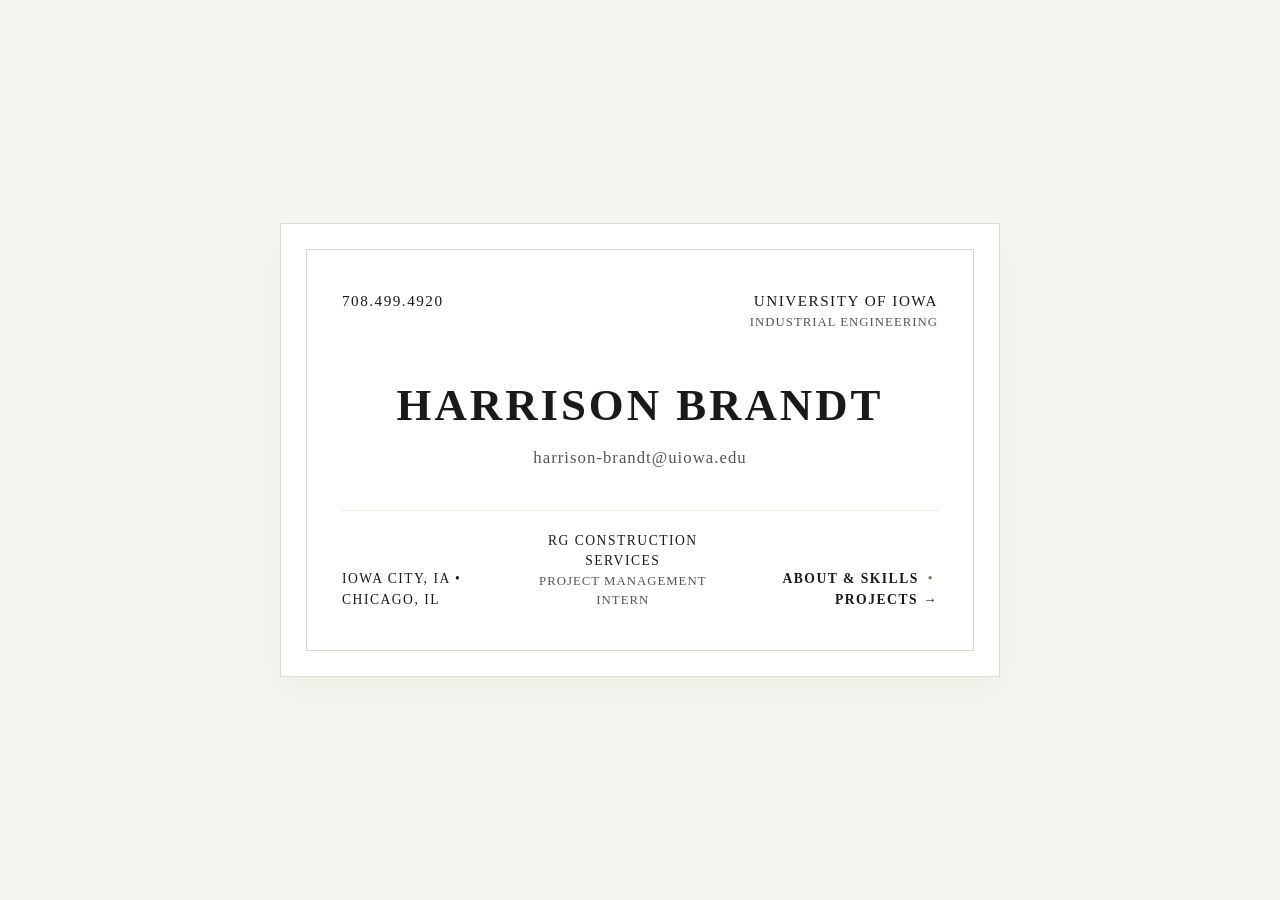
==== commit b16bed4c: "Update index.html Fixed phone number" ====
--- a/index.html
+++ b/index.html
@@ -17,7 +17,7 @@
             <!-- Top Row -->
             <div class="card-top-row">
                 <div class="card-phone">
-                    <a href="tel:YOUR_PHONE_NUMBER">312-555-0199</a>
+                    <a href="tel:YOUR_PHONE_NUMBER">708.499.4920</a>
                 </div>
                 <div class="card-school">
                     <span>University of Iowa</span>
--- a/style.css
+++ b/style.css
@@ -1,10 +1,10 @@
 :root {
-    --bg-bone: #fcfbf7;          /* Classic bone off-white background */
-    --card-bg: #ffffff;          /* Pure white card surface */
-    --text-primary: #121212;     /* Dark Silian Rail charcoal */
-    --text-muted: #555555;       /* Muted serif detail gray */
-    --accent-gold: #8c7355;      /* Subtle foil-embossed gold/bronze */
-    --border-light: #e5e2da;     /* Card border outline */
+    --bg-bone: #f7f5f0;          /* Authentic Silian Rail bone off-white */
+    --card-bg: #ffffff;          /* Crisp card surface */
+    --text-primary: #1a1a1a;     /* Dark charcoal engraved ink */
+    --text-muted: #555555;       /* Muted detail text */
+    --accent-gold: #8c7355;      /* Subtle foil bronze accent */
+    --border-light: #e0dcd3;     /* Fine card outline */
 }
 
 * {
@@ -14,177 +14,208 @@
 }
 
 body {
-    font-family: 'Inter', sans-serif;
+    font-family: 'EB Garamond', Garamond, 'Times New Roman', serif;
     background-color: var(--bg-bone);
     color: var(--text-primary);
-    line-height: 1.6;
-}
-
-.container {
-    max-width: 1050px;
-    margin: 0 auto;
-    padding: 0 20px;
-}
-
-/* Header & Minimal Navigation */
-header {
-    background: rgba(252, 251, 247, 0.9);
-    backdrop-filter: blur(8px);
-    border-bottom: 1px solid var(--border-light);
-    position: sticky;
-    top: 0;
-    z-index: 100;
-    padding: 20px 0;
-}
-
-.header-inner {
-    display: flex;
+    line-height: 1.5;
+}
+
+/* Full Screen Centered Card Layout */
+.card-body {
+    min-height: 100vh;
+    display: flex;
+    justify-content: center;
+    align-items: center;
+    padding: 20px;
+}
+
+.business-card {
+    background: var(--card-bg);
+    width: 100%;
+    max-width: 720px;
+    border: 1px solid var(--border-light);
+    box-shadow: 0 15px 35px rgba(0, 0, 0, 0.04);
+    padding: 25px;
+}
+
+.card-border-inner {
+    border: 1px solid rgba(140, 115, 85, 0.3);
+    padding: 40px 35px;
+    display: flex;
+    flex-direction: column;
     justify-content: space-between;
-    align-items: center;
-}
-
-.logo {
-    font-family: 'Cinzel', serif;
-    font-weight: 700;
-    font-size: 1.4rem;
-    letter-spacing: 2px;
+    min-height: 380px;
+}
+
+/* Top Row Layout */
+.card-top-row {
+    display: flex;
+    justify-content: space-between;
+    align-items: flex-start;
+    font-size: 0.95rem;
+    text-transform: uppercase;
+    letter-spacing: 1.5px;
+}
+
+.card-phone a {
     color: var(--text-primary);
     text-decoration: none;
-}
-
-nav a {
-    color: var(--text-muted);
-    text-decoration: none;
-    margin-left: 30px;
-    font-size: 0.85rem;
-    text-transform: uppercase;
-    letter-spacing: 2px;
-    font-weight: 400;
-    transition: color 0.2s ease;
-}
-
-nav a:hover, nav a.active {
-    color: var(--accent-gold);
-}
-
-/* Hero "Business Card" Aesthetic */
-.card-container {
-    max-width: 900px;
-    margin: 40px auto 80px;
-    padding: 0 20px;
-}
-
-.hero-card {
-    background: var(--card-bg);
-    border: 1px solid var(--border-light);
-    padding: 50px 40px;
-    box-shadow: 0 10px 30px rgba(0, 0, 0, 0.03);
-    text-align: center;
-    position: relative;
-    margin-bottom: 60px;
-}
-
-.card-border-inner {
-    border: 1px solid rgba(140, 115, 85, 0.25);
-    padding: 40px 30px;
-}
-
-.card-top-title {
-    font-size: 0.75rem;
-    text-transform: uppercase;
-    letter-spacing: 3px;
-    color: var(--accent-gold);
-    margin-bottom: 20px;
+    transition: color 0.2s;
+}
+
+.card-phone a:hover {
+    color: var(--accent-gold);
+}
+
+.card-school {
+    text-align: right;
+    display: flex;
+    flex-direction: column;
+}
+
+.sub-detail {
+    font-size: 0.8rem;
+    color: var(--text-muted);
+    letter-spacing: 1px;
+}
+
+/* Center Content */
+.card-center {
+    text-align: center;
+    margin: 40px 0;
 }
 
 .card-name {
-    font-family: 'Cinzel', serif;
     font-size: 2.8rem;
     font-weight: 700;
     letter-spacing: 3px;
+    text-transform: uppercase;
     color: var(--text-primary);
-    text-transform: uppercase;
-    margin-bottom: 8px;
-}
-
-.card-subtitle {
-    font-size: 0.9rem;
+    margin-bottom: 6px;
+}
+
+.card-email a {
+    font-size: 1.05rem;
+    color: var(--text-muted);
+    text-decoration: none;
+    letter-spacing: 1px;
+    transition: color 0.2s;
+}
+
+.card-email a:hover {
+    color: var(--accent-gold);
+}
+
+/* Bottom Row Layout */
+.card-bottom-row {
+    display: flex;
+    justify-content: space-between;
+    align-items: flex-end;
+    font-size: 0.85rem;
+    text-transform: uppercase;
+    letter-spacing: 1.5px;
+    padding-top: 20px;
+    border-top: 1px solid rgba(224, 220, 211, 0.6);
+}
+
+.card-internship {
+    text-align: center;
+    display: flex;
+    flex-direction: column;
+}
+
+.card-nav-links {
+    text-align: right;
+}
+
+.card-nav-links a {
+    color: var(--text-primary);
+    text-decoration: none;
+    font-weight: 600;
+    transition: color 0.2s;
+}
+
+.card-nav-links a:hover {
+    color: var(--accent-gold);
+}
+
+.bullet {
+    color: var(--accent-gold);
+    margin: 0 4px;
+}
+
+/* Inner Page Styling */
+.page-body {
+    padding: 40px 0;
+}
+
+.container {
+    max-width: 900px;
+    margin: 0 auto;
+    padding: 0 20px;
+}
+
+.page-header {
+    text-align: center;
+    margin-bottom: 40px;
+}
+
+.back-link {
+    display: inline-block;
+    font-size: 0.85rem;
     text-transform: uppercase;
     letter-spacing: 2px;
-    color: var(--text-muted);
-    margin-bottom: 25px;
+    color: var(--accent-gold);
+    text-decoration: none;
+    margin-bottom: 15px;
+}
+
+.page-header h1 {
+    font-size: 2.2rem;
+    letter-spacing: 2px;
+    text-transform: uppercase;
+}
+
+.subtitle {
+    color: var(--text-muted);
+    font-size: 1rem;
+    margin-top: 5px;
 }
 
 .card-divider {
-    width: 50px;
+    width: 60px;
     height: 1px;
     background: var(--accent-gold);
-    margin: 0 auto 25px;
-}
-
-.hero-tagline {
-    font-family: 'Cinzel', serif;
-    font-size: 1.15rem;
-    color: var(--text-primary);
-    margin-bottom: 15px;
-    line-height: 1.5;
-}
-
-.hero-desc {
-    font-size: 0.95rem;
-    color: var(--text-muted);
-    max-width: 650px;
-    margin: 0 auto 30px;
-}
-
-.btn-card {
-    display: inline-block;
-    border: 1px solid var(--text-primary);
-    color: var(--text-primary);
-    padding: 12px 28px;
-    font-size: 0.8rem;
-    text-transform: uppercase;
-    letter-spacing: 2px;
-    text-decoration: none;
-    transition: all 0.3s ease;
-    background: transparent;
-}
-
-.btn-card:hover {
-    background: var(--text-primary);
-    color: var(--bg-bone);
-}
-
-/* Content Sections */
+    margin: 20px auto 0;
+}
+
 .content-section {
     background: var(--card-bg);
     border: 1px solid var(--border-light);
-    padding: 45px;
-    margin-bottom: 40px;
+    padding: 40px;
+    margin-bottom: 30px;
     box-shadow: 0 4px 15px rgba(0, 0, 0, 0.02);
 }
 
 .content-section h2 {
-    font-family: 'Cinzel', serif;
     font-size: 1.6rem;
     letter-spacing: 2px;
     text-transform: uppercase;
-    margin-bottom: 30px;
-    text-align: center;
-    color: var(--text-primary);
+    margin-bottom: 25px;
+    text-align: center;
 }
 
 .about-wrapper {
     display: flex;
     align-items: center;
-    gap: 40px;
+    gap: 35px;
     flex-wrap: wrap;
 }
 
 .about-image {
     flex: 1;
-    min-width: 250px;
-    max-width: 280px;
+    min-width: 220px;
+    max-width: 260px;
     margin: 0 auto;
 }
 
@@ -192,7 +223,6 @@
     width: 100%;
     height: auto;
     border: 1px solid var(--border-light);
-    filter: grayscale(15%);
 }
 
 .about-text {
@@ -201,12 +231,11 @@
 }
 
 .about-text p {
-    font-size: 1rem;
+    font-size: 1.05rem;
     color: var(--text-muted);
     line-height: 1.7;
 }
 
-/* Skills */
 .skills-wrapper {
     display: flex;
     justify-content: space-around;
@@ -216,20 +245,19 @@
 
 .skill-category {
     flex: 1;
-    min-width: 260px;
+    min-width: 250px;
     border: 1px solid var(--border-light);
     padding: 25px;
 }
 
 .skill-category h3 {
-    font-family: 'Cinzel', serif;
-    font-size: 1rem;
-    letter-spacing: 1px;
-    text-transform: uppercase;
-    margin-bottom: 15px;
+    font-size: 1.1rem;
+    letter-spacing: 1px;
+    text-transform: uppercase;
+    margin-bottom: 12px;
     color: var(--accent-gold);
     border-bottom: 1px solid var(--border-light);
-    padding-bottom: 8px;
+    padding-bottom: 6px;
 }
 
 .skill-category ul {
@@ -237,64 +265,15 @@
 }
 
 .skill-category li {
-    font-size: 0.9rem;
-    color: var(--text-muted);
-    margin-bottom: 8px;
-}
-
-/* Contact */
-.contact-card {
-    text-align: center;
-}
-
-.contact-card p {
     font-size: 1rem;
-    color: var(--text-primary);
-    margin-bottom: 10px;
-}
-
-.contact-subtext {
-    font-size: 0.85rem !important;
-    color: var(--text-muted) !important;
-    font-style: italic;
-}
-
-/* Standalone Projects Page */
-.page-content {
-    padding: 60px 20px;
-}
-
-.page-header {
-    text-align: center;
-    margin-bottom: 50px;
-}
-
-.back-link {
-    display: inline-block;
-    font-size: 0.8rem;
-    text-transform: uppercase;
-    letter-spacing: 2px;
-    color: var(--accent-gold);
-    text-decoration: none;
-    margin-bottom: 20px;
-}
-
-.page-header h1 {
-    font-family: 'Cinzel', serif;
-    font-size: 2.5rem;
-    letter-spacing: 2px;
-    text-transform: uppercase;
-    margin-bottom: 10px;
-}
-
-.subtitle {
-    color: var(--text-muted);
-    font-size: 0.95rem;
-}
-
+    color: var(--text-muted);
+    margin-bottom: 6px;
+}
+
+/* Project Grid */
 .project-grid {
     display: grid;
-    grid-template-columns: repeat(auto-fit, minmax(300px, 1fr));
+    grid-template-columns: repeat(auto-fit, minmax(280px, 1fr));
     gap: 30px;
 }
 
@@ -302,17 +281,11 @@
     background: var(--card-bg);
     border: 1px solid var(--border-light);
     overflow: hidden;
-    transition: transform 0.3s ease, box-shadow 0.3s ease;
-}
-
-.project-card:hover {
-    transform: translateY(-4px);
-    box-shadow: 0 10px 25px rgba(0, 0, 0, 0.05);
 }
 
 .project-card-image {
     width: 100%;
-    height: 200px;
+    height: 190px;
     overflow: hidden;
     border-bottom: 1px solid var(--border-light);
 }
@@ -324,41 +297,44 @@
 }
 
 .project-card-content {
-    padding: 25px;
+    padding: 20px;
 }
 
 .project-card h3 {
-    font-family: 'Cinzel', serif;
-    font-size: 1.1rem;
-    margin-bottom: 5px;
+    font-size: 1.15rem;
+    margin-bottom: 4px;
     letter-spacing: 1px;
 }
 
 .project-card .meta {
     font-size: 0.8rem;
     text-transform: uppercase;
-    letter-spacing: 1.5px;
-    color: var(--accent-gold);
-    margin-bottom: 12px;
+    letter-spacing: 1px;
+    color: var(--accent-gold);
+    margin-bottom: 10px;
 }
 
 .project-card p {
-    font-size: 0.9rem;
-    color: var(--text-muted);
-}
-
-/* Footer */
+    font-size: 0.95rem;
+    color: var(--text-muted);
+}
+
 footer {
     text-align: center;
-    padding: 40px 0;
-    font-size: 0.8rem;
-    color: var(--text-muted);
-    border-top: 1px solid var(--border-light);
-}
-
-@media (max-width: 768px) {
+    padding: 30px 0;
+    font-size: 0.85rem;
+    color: var(--text-muted);
+}
+
+/* Mobile Responsiveness for Card */
+@media (max-width: 650px) {
+    .card-border-inner { padding: 25px 20px; }
     .card-name { font-size: 2rem; }
-    .hero-card { padding: 25px 15px; }
-    .card-border-inner { padding: 25px 15px; }
-    .about-wrapper { flex-direction: column; }
-}
+    .card-top-row, .card-bottom-row {
+        flex-direction: column;
+        align-items: center;
+        text-align: center;
+        gap: 15px;
+    }
+    .card-school, .card-nav-links { text-align: center; }
+}
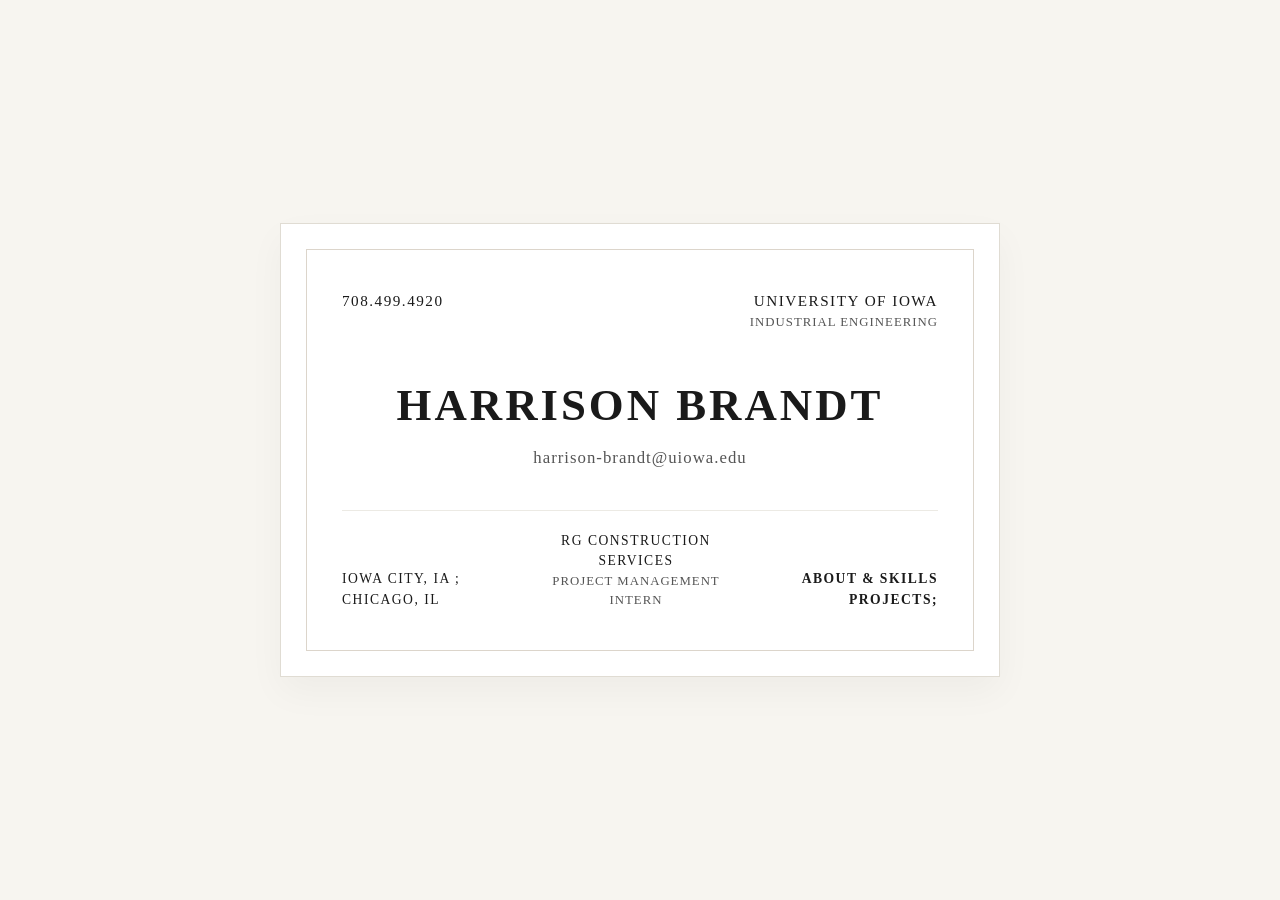
==== commit 53c71621: "Update index.html Text changes" ====
--- a/index.html
+++ b/index.html
@@ -7,7 +7,7 @@
     <link rel="stylesheet" href="style.css">
     <link rel="preconnect" href="https://fonts.googleapis.com">
     <link rel="preconnect" href="https://fonts.gstatic.com" crossorigin>
-    <link href="https://fonts.googleapis.com/css2?family=EB+Garamond:ital,wght@0,400;0,600;0,700;1,400&display=swap" rel="stylesheet">
+    <link href="https://fonts.googleapis.com/css2?family=Cinzel:wght@400;600;700&display=swap" rel="stylesheet">
 </head>
 <body class="card-body">
 
@@ -36,7 +36,7 @@
             <!-- Bottom Row -->
             <div class="card-bottom-row">
                 <div class="card-location">
-                    <span>Iowa City, IA &bull; Chicago, IL</span>
+                    <span>Iowa City, IA ; Chicago, IL</span>
                 </div>
                 <div class="card-internship">
                     <span>RG Construction Services</span>
@@ -44,8 +44,7 @@
                 </div>
                 <div class="card-nav-links">
                     <a href="about.html">About & Skills</a>
-                    <span class="bullet">&bull;</span>
-                    <a href="projects.html">Projects &rarr;</a>
+                    <a href="projects.html">Projects;</a>
                 </div>
             </div>
 
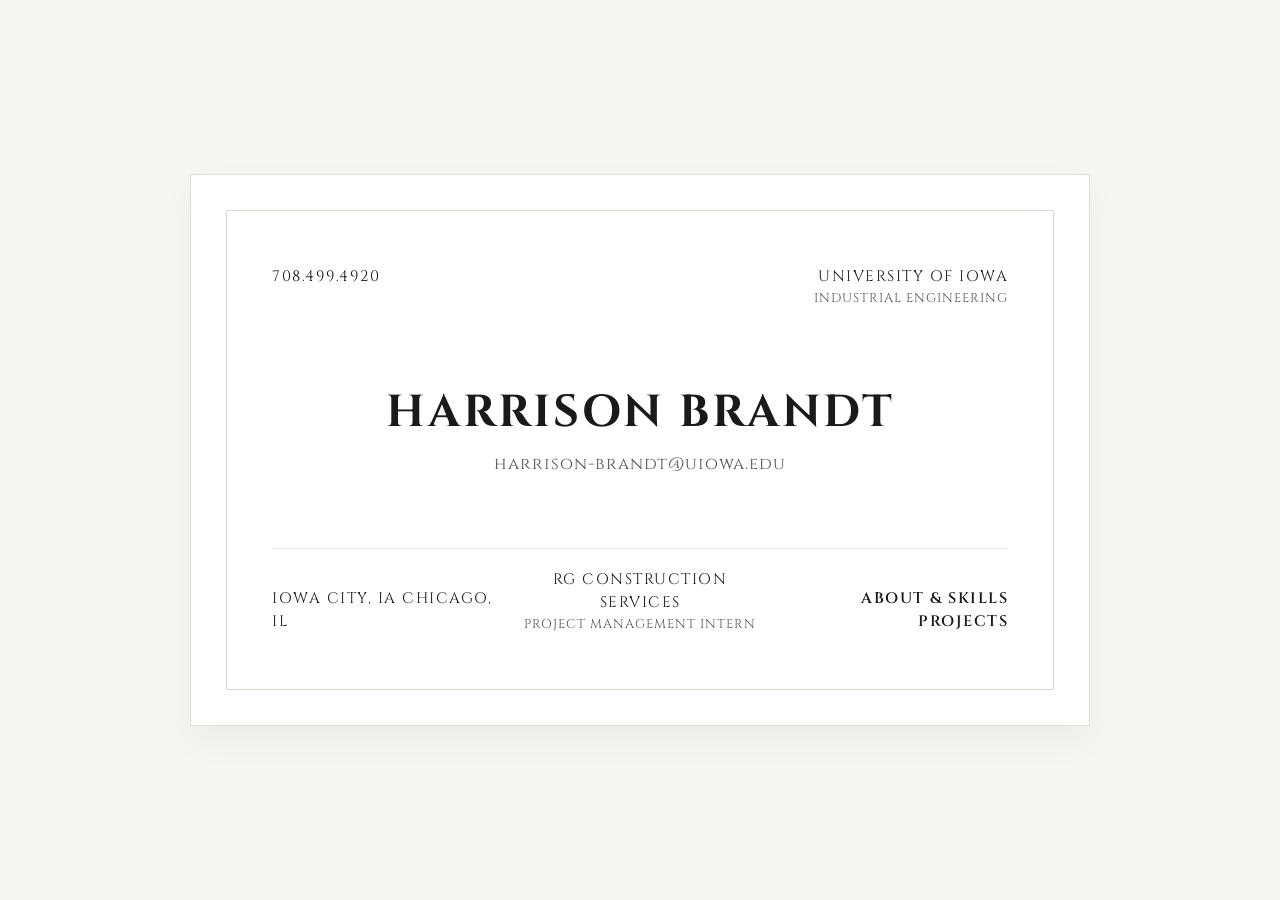
==== commit 94dbbf57: "Update index.html removed semicolons" ====
--- a/index.html
+++ b/index.html
@@ -36,7 +36,7 @@
             <!-- Bottom Row -->
             <div class="card-bottom-row">
                 <div class="card-location">
-                    <span>Iowa City, IA ; Chicago, IL</span>
+                    <span>Iowa City, IA  Chicago, IL</span>
                 </div>
                 <div class="card-internship">
                     <span>RG Construction Services</span>
@@ -44,7 +44,7 @@
                 </div>
                 <div class="card-nav-links">
                     <a href="about.html">About & Skills</a>
-                    <a href="projects.html">Projects;</a>
+                    <a href="projects.html">Projects</a>
                 </div>
             </div>
 
--- a/style.css
+++ b/style.css
@@ -14,7 +14,7 @@
 }
 
 body {
-    font-family: 'EB Garamond', Garamond, 'Times New Roman', serif;
+    font-family: 'Copperplate Gothic Bold', 'Copperplate Gothic Light', 'Copperplate', 'Cinzel', serif;
     background-color: var(--bg-bone);
     color: var(--text-primary);
     line-height: 1.5;
@@ -32,19 +32,19 @@
 .business-card {
     background: var(--card-bg);
     width: 100%;
-    max-width: 720px;
+    max-width: 900px; /* INCREASED from 720px */
     border: 1px solid var(--border-light);
     box-shadow: 0 15px 35px rgba(0, 0, 0, 0.04);
-    padding: 25px;
+    padding: 35px;    /* INCREASED from 25px */
 }
 
 .card-border-inner {
     border: 1px solid rgba(140, 115, 85, 0.3);
-    padding: 40px 35px;
+    padding: 55px 45px; /* INCREASED from 40px 35px */
     display: flex;
     flex-direction: column;
     justify-content: space-between;
-    min-height: 380px;
+    min-height: 480px;  /* INCREASED from 380px */
 }
 
 /* Top Row Layout */
@@ -111,7 +111,7 @@
     display: flex;
     justify-content: space-between;
     align-items: flex-end;
-    font-size: 0.85rem;
+    font-size: 0.95rem;
     text-transform: uppercase;
     letter-spacing: 1.5px;
     padding-top: 20px;
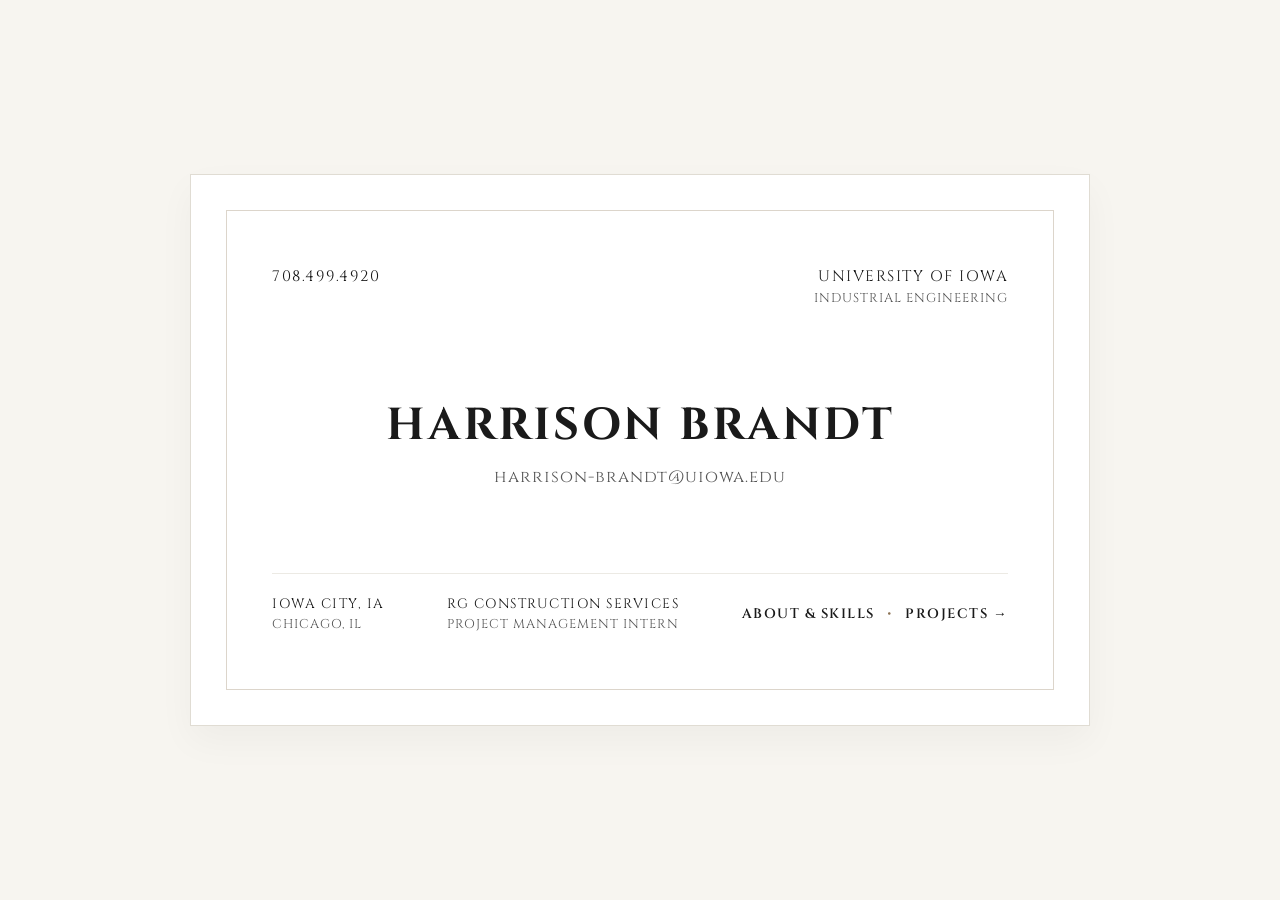
==== commit 4eec6ce2: "Update index.html Bottom row permanent alignment" ====
--- a/index.html
+++ b/index.html
@@ -36,15 +36,19 @@
             <!-- Bottom Row -->
             <div class="card-bottom-row">
                 <div class="card-location">
-                    <span>Iowa City, IA  Chicago, IL</span>
+                    <span>Iowa City, IA</span>
+                    <span class="sub-detail">Chicago, IL</span>
                 </div>
+
                 <div class="card-internship">
                     <span>RG Construction Services</span>
                     <span class="sub-detail">Project Management Intern</span>
                 </div>
+
                 <div class="card-nav-links">
                     <a href="about.html">About & Skills</a>
-                    <a href="projects.html">Projects</a>
+                    <span class="bullet">&bull;</span>
+                    <a href="projects.html">Projects &rarr;</a>
                 </div>
             </div>
 
--- a/style.css
+++ b/style.css
@@ -1,5 +1,5 @@
 :root {
-    --bg-bone: #f7f5f0;          /* Authentic Silian Rail bone off-white */
+    --bg-bone: #f7f5f0;          /* Bone off-white */
     --card-bg: #ffffff;          /* Crisp card surface */
     --text-primary: #1a1a1a;     /* Dark charcoal engraved ink */
     --text-muted: #555555;       /* Muted detail text */
@@ -110,22 +110,34 @@
 .card-bottom-row {
     display: flex;
     justify-content: space-between;
-    align-items: flex-end;
-    font-size: 0.95rem;
+    align-items: center; /* Keeps left, middle, and right blocks vertically centered relative to each other */
+    font-size: 0.85rem;
     text-transform: uppercase;
     letter-spacing: 1.5px;
     padding-top: 20px;
     border-top: 1px solid rgba(224, 220, 211, 0.6);
 }
 
+.card-location,
 .card-internship {
-    text-align: center;
     display: flex;
     flex-direction: column;
 }
 
+.card-location { 
+    text-align: left; 
+}
+
+.card-internship { 
+    text-align: center; 
+}
+
 .card-nav-links {
+    display: flex;
     text-align: right;
+    gap: 8px;
+    align-items: center;
+    white-space: nowrap;
 }
 
 .card-nav-links a {
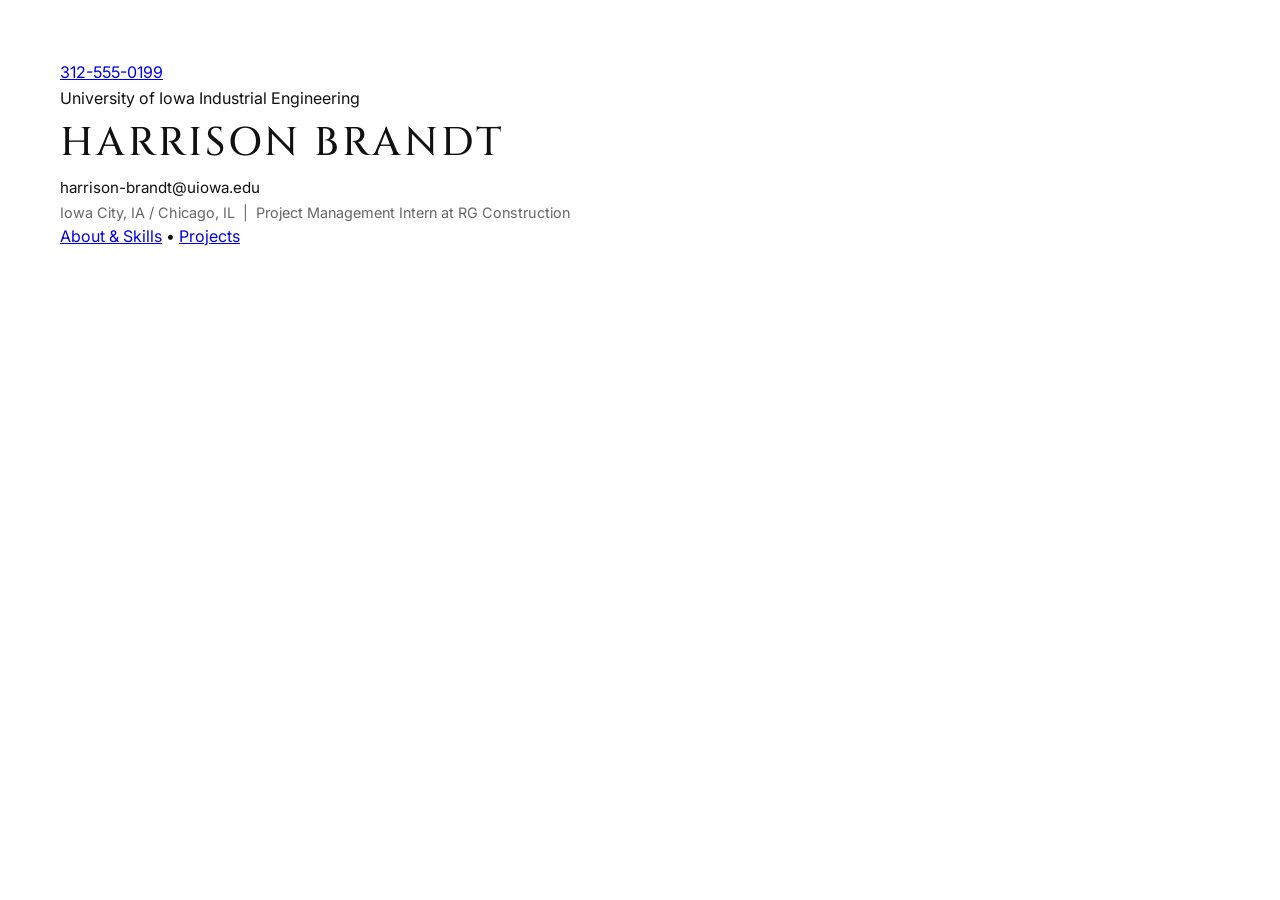
==== commit 94947296: "Update index.html Compacting layout" ====
--- a/index.html
+++ b/index.html
@@ -7,51 +7,38 @@
     <link rel="stylesheet" href="style.css">
     <link rel="preconnect" href="https://fonts.googleapis.com">
     <link rel="preconnect" href="https://fonts.gstatic.com" crossorigin>
-    <link href="https://fonts.googleapis.com/css2?family=Cinzel:wght@400;600;700&display=swap" rel="stylesheet">
+    <link href="https://fonts.googleapis.com/css2?family=Cinzel:wght@500;700&family=Inter:wght@300;400;500&display=swap" rel="stylesheet">
 </head>
-<body class="card-body">
+<body class="card-screen">
 
-    <main class="business-card">
-        <div class="card-border-inner">
-            
-            <!-- Top Row -->
-            <div class="card-top-row">
-                <div class="card-phone">
-                    <a href="tel:YOUR_PHONE_NUMBER">708.499.4920</a>
-                </div>
-                <div class="card-school">
-                    <span>University of Iowa</span>
-                    <span class="sub-detail">Industrial Engineering</span>
-                </div>
+    <main class="card-wrapper">
+        <!-- Top Row -->
+        <div class="card-top">
+            <div class="card-phone">
+                <a href="tel:YOUR_PHONE_NUMBER">312-555-0199</a>
             </div>
+            <div class="card-school">
+                <span class="main-detail">University of Iowa</span>
+                <span class="sub-detail">Industrial Engineering</span>
+            </div>
+        </div>
 
-            <!-- Center Content -->
-            <div class="card-center">
-                <h1 class="card-name">Harrison Brandt</h1>
-                <p class="card-email">
-                    <a href="mailto:harrison-brandt@uiowa.edu">harrison-brandt@uiowa.edu</a>
-                </p>
-            </div>
+        <!-- Center Content (Name with Email directly below) -->
+        <div class="card-center">
+            <h1 class="person-name">Harrison Brandt</h1>
+            <p class="person-email">
+                <a href="mailto:harrison-brandt@uiowa.edu">harrison-brandt@uiowa.edu</a>
+            </p>
+        </div>
 
-            <!-- Bottom Row -->
-            <div class="card-bottom-row">
-                <div class="card-location">
-                    <span>Iowa City, IA</span>
-                    <span class="sub-detail">Chicago, IL</span>
-                </div>
-
-                <div class="card-internship">
-                    <span>RG Construction Services</span>
-                    <span class="sub-detail">Project Management Intern</span>
-                </div>
-
-                <div class="card-nav-links">
-                    <a href="about.html">About & Skills</a>
-                    <span class="bullet">&bull;</span>
-                    <a href="projects.html">Projects &rarr;</a>
-                </div>
-            </div>
-
+        <!-- Bottom Row -->
+        <div class="card-bottom">
+            <p class="bottom-line">
+                Iowa City, IA / Chicago, IL &nbsp;|&nbsp; Project Management Intern at RG Construction
+            </p>
+            <p class="card-nav">
+                <a href="about.html">About & Skills</a> &bull; <a href="projects.html">Projects</a>
+            </p>
         </div>
     </main>
 
--- a/style.css
+++ b/style.css
@@ -1,10 +1,9 @@
 :root {
-    --bg-bone: #f7f5f0;          /* Bone off-white */
-    --card-bg: #ffffff;          /* Crisp card surface */
-    --text-primary: #1a1a1a;     /* Dark charcoal engraved ink */
-    --text-muted: #555555;       /* Muted detail text */
-    --accent-gold: #8c7355;      /* Subtle foil bronze accent */
-    --border-light: #e0dcd3;     /* Fine card outline */
+    --bg-color: #ffffff;
+    --text-dark: #111111;
+    --text-muted: #666666;
+    --font-serif: 'Cinzel', serif;
+    --font-sans: 'Inter', -apple-system, sans-serif;
 }
 
 * {
@@ -14,339 +13,262 @@
 }
 
 body {
-    font-family: 'Copperplate Gothic Bold', 'Copperplate Gothic Light', 'Copperplate', 'Cinzel', serif;
-    background-color: var(--bg-bone);
-    color: var(--text-primary);
-    line-height: 1.5;
-}
-
-/* Full Screen Centered Card Layout */
-.card-body {
-    min-height: 100vh;
-    display: flex;
+    background-color: var(--bg-color);
+    color: var(--text-dark);
+    font-family: var(--font-sans);
+    line-height: 1.6;
+    -webkit-font-smoothing: antialiased;
+}
+
+/* ================= FRONT PAGE LAYOUT ================= */
+.card-screen {
+    height: 100vh;
+    width: 100vw;
+    overflow: hidden;
+    position: relative;
+    padding: 60px;
+}
+
+.card-layout {
+    height: 100%;
+    width: 100%;
+    position: relative;
+}
+
+.top-left {
+    position: absolute;
+    top: 0;
+    left: 0;
+    font-size: 0.95rem;
+}
+
+.top-left a {
+    color: var(--text-dark);
+    text-decoration: none;
+}
+
+.top-right {
+    position: absolute;
+    top: 0;
+    right: 0;
+    text-align: right;
+    display: flex;
+    flex-direction: column;
+}
+
+.top-right .main-detail {
+    font-family: var(--font-serif);
+    font-size: 1.05rem;
+    color: var(--text-dark);
+}
+
+.top-right .sub-detail {
+    font-size: 0.85rem;
+    color: var(--text-muted);
+}
+
+.center-content {
+    position: absolute;
+    top: 50%;
+    left: 50%;
+    transform: translate(-50%, -50%);
+    text-align: center;
+    width: 100%;
+    display: flex;
+    align-items: baseline;
     justify-content: center;
+    gap: 15px;
+    flex-wrap: wrap;
+}
+
+.person-name {
+    font-family: var(--font-serif);
+    font-size: 2.5rem;
+    font-weight: 500;
+    letter-spacing: 3px;
+    text-transform: uppercase;
+}
+
+.person-email a {
+    font-size: 0.95rem;
+    color: var(--text-dark);
+    text-decoration: none;
+}
+
+.bottom-content {
+    position: absolute;
+    bottom: 0;
+    left: 0;
+    width: 100%;
+    text-align: center;
+}
+
+.bottom-line {
+    font-size: 0.9rem;
+    color: var(--text-muted);
+}
+
+.bottom-line a {
+    color: var(--text-dark);
+    text-decoration: none;
+    font-weight: 500;
+}
+
+.bottom-line a:hover {
+    text-decoration: underline;
+}
+
+/* ================= INNER PAGES ================= */
+.page-screen {
+    padding: 60px 20px;
+}
+
+.minimal-container {
+    max-width: 750px;
+    margin: 0 auto;
+}
+
+.top-nav {
+    display: flex;
+    justify-content: space-between;
     align-items: center;
-    padding: 20px;
-}
-
-.business-card {
-    background: var(--card-bg);
-    width: 100%;
-    max-width: 900px; /* INCREASED from 720px */
-    border: 1px solid var(--border-light);
-    box-shadow: 0 15px 35px rgba(0, 0, 0, 0.04);
-    padding: 35px;    /* INCREASED from 25px */
-}
-
-.card-border-inner {
-    border: 1px solid rgba(140, 115, 85, 0.3);
-    padding: 55px 45px; /* INCREASED from 40px 35px */
-    display: flex;
-    flex-direction: column;
-    justify-content: space-between;
-    min-height: 480px;  /* INCREASED from 380px */
-}
-
-/* Top Row Layout */
-.card-top-row {
-    display: flex;
-    justify-content: space-between;
-    align-items: flex-start;
-    font-size: 0.95rem;
-    text-transform: uppercase;
-    letter-spacing: 1.5px;
-}
-
-.card-phone a {
-    color: var(--text-primary);
-    text-decoration: none;
-    transition: color 0.2s;
-}
-
-.card-phone a:hover {
-    color: var(--accent-gold);
-}
-
-.card-school {
-    text-align: right;
-    display: flex;
-    flex-direction: column;
-}
-
-.sub-detail {
-    font-size: 0.8rem;
-    color: var(--text-muted);
-    letter-spacing: 1px;
-}
-
-/* Center Content */
-.card-center {
-    text-align: center;
-    margin: 40px 0;
-}
-
-.card-name {
-    font-size: 2.8rem;
-    font-weight: 700;
-    letter-spacing: 3px;
-    text-transform: uppercase;
-    color: var(--text-primary);
-    margin-bottom: 6px;
-}
-
-.card-email a {
+    margin-bottom: 60px;
+    font-size: 0.9rem;
+}
+
+.back-link {
+    font-family: var(--font-serif);
+    color: var(--text-dark);
+    text-decoration: none;
+    font-size: 1.1rem;
+    letter-spacing: 1px;
+}
+
+.nav-links a {
+    color: var(--text-muted);
+    text-decoration: none;
+    margin-left: 20px;
+}
+
+.nav-links a.active, .nav-links a:hover {
+    color: var(--text-dark);
+    font-weight: 500;
+}
+
+.minimal-section {
+    margin-bottom: 50px;
+}
+
+.page-title {
+    font-family: var(--font-serif);
+    font-size: 2rem;
+    font-weight: 500;
+    letter-spacing: 2px;
+    margin-bottom: 10px;
+    text-transform: uppercase;
+}
+
+.page-subtitle {
+    color: var(--text-muted);
+    font-size: 0.95rem;
+    margin-bottom: 40px;
+}
+
+.about-text {
     font-size: 1.05rem;
-    color: var(--text-muted);
-    text-decoration: none;
-    letter-spacing: 1px;
-    transition: color 0.2s;
-}
-
-.card-email a:hover {
-    color: var(--accent-gold);
-}
-
-/* Bottom Row Layout */
-.card-bottom-row {
-    display: flex;
-    justify-content: space-between;
-    align-items: center; /* Keeps left, middle, and right blocks vertically centered relative to each other */
-    font-size: 0.85rem;
-    text-transform: uppercase;
-    letter-spacing: 1.5px;
-    padding-top: 20px;
-    border-top: 1px solid rgba(224, 220, 211, 0.6);
-}
-
-.card-location,
-.card-internship {
-    display: flex;
-    flex-direction: column;
-}
-
-.card-location { 
-    text-align: left; 
-}
-
-.card-internship { 
-    text-align: center; 
-}
-
-.card-nav-links {
-    display: flex;
-    text-align: right;
-    gap: 8px;
-    align-items: center;
-    white-space: nowrap;
-}
-
-.card-nav-links a {
-    color: var(--text-primary);
-    text-decoration: none;
-    font-weight: 600;
-    transition: color 0.2s;
-}
-
-.card-nav-links a:hover {
-    color: var(--accent-gold);
-}
-
-.bullet {
-    color: var(--accent-gold);
-    margin: 0 4px;
-}
-
-/* Inner Page Styling */
-.page-body {
-    padding: 40px 0;
-}
-
-.container {
-    max-width: 900px;
-    margin: 0 auto;
-    padding: 0 20px;
-}
-
-.page-header {
-    text-align: center;
-    margin-bottom: 40px;
-}
-
-.back-link {
-    display: inline-block;
-    font-size: 0.85rem;
-    text-transform: uppercase;
-    letter-spacing: 2px;
-    color: var(--accent-gold);
-    text-decoration: none;
-    margin-bottom: 15px;
-}
-
-.page-header h1 {
-    font-size: 2.2rem;
-    letter-spacing: 2px;
-    text-transform: uppercase;
-}
-
-.subtitle {
-    color: var(--text-muted);
-    font-size: 1rem;
-    margin-top: 5px;
-}
-
-.card-divider {
-    width: 60px;
-    height: 1px;
-    background: var(--accent-gold);
-    margin: 20px auto 0;
-}
-
-.content-section {
-    background: var(--card-bg);
-    border: 1px solid var(--border-light);
-    padding: 40px;
-    margin-bottom: 30px;
-    box-shadow: 0 4px 15px rgba(0, 0, 0, 0.02);
-}
-
-.content-section h2 {
-    font-size: 1.6rem;
-    letter-spacing: 2px;
-    text-transform: uppercase;
+    color: #333333;
+    line-height: 1.8;
+}
+
+.section-title {
+    font-family: var(--font-serif);
+    font-size: 1.25rem;
+    letter-spacing: 1px;
     margin-bottom: 25px;
-    text-align: center;
-}
-
-.about-wrapper {
-    display: flex;
-    align-items: center;
-    gap: 35px;
+    text-transform: uppercase;
+}
+
+.skills-grid {
+    display: flex;
+    gap: 40px;
     flex-wrap: wrap;
 }
 
-.about-image {
-    flex: 1;
-    min-width: 220px;
-    max-width: 260px;
-    margin: 0 auto;
-}
-
-.about-image img {
-    width: 100%;
-    height: auto;
-    border: 1px solid var(--border-light);
-}
-
-.about-text {
-    flex: 2;
-    min-width: 280px;
-}
-
-.about-text p {
-    font-size: 1.05rem;
-    color: var(--text-muted);
-    line-height: 1.7;
-}
-
-.skills-wrapper {
-    display: flex;
-    justify-content: space-around;
-    gap: 30px;
-    flex-wrap: wrap;
-}
-
-.skill-category {
+.skill-col {
     flex: 1;
     min-width: 250px;
-    border: 1px solid var(--border-light);
-    padding: 25px;
-}
-
-.skill-category h3 {
-    font-size: 1.1rem;
-    letter-spacing: 1px;
-    text-transform: uppercase;
-    margin-bottom: 12px;
-    color: var(--accent-gold);
-    border-bottom: 1px solid var(--border-light);
-    padding-bottom: 6px;
-}
-
-.skill-category ul {
+}
+
+.skill-col h3 {
+    font-size: 0.9rem;
+    text-transform: uppercase;
+    letter-spacing: 1px;
+    color: var(--text-muted);
+    margin-bottom: 15px;
+}
+
+.skill-col ul {
     list-style: none;
 }
 
-.skill-category li {
-    font-size: 1rem;
-    color: var(--text-muted);
-    margin-bottom: 6px;
-}
-
-/* Project Grid */
-.project-grid {
-    display: grid;
-    grid-template-columns: repeat(auto-fit, minmax(280px, 1fr));
-    gap: 30px;
-}
-
-.project-card {
-    background: var(--card-bg);
-    border: 1px solid var(--border-light);
+.skill-col li {
+    font-size: 0.95rem;
+    color: var(--text-dark);
+    margin-bottom: 8px;
+}
+
+/* Projects List Layout */
+.projects-list {
+    display: flex;
+    flex-direction: column;
+    gap: 40px;
+}
+
+.project-item {
+    display: flex;
+    gap: 25px;
+    align-items: flex-start;
+}
+
+.project-thumb {
+    width: 140px;
+    height: 90px;
+    flex-shrink: 0;
     overflow: hidden;
-}
-
-.project-card-image {
-    width: 100%;
-    height: 190px;
-    overflow: hidden;
-    border-bottom: 1px solid var(--border-light);
-}
-
-.project-card-image img {
+    background: #f4f4f4;
+}
+
+.project-thumb img {
     width: 100%;
     height: 100%;
     object-fit: cover;
 }
 
-.project-card-content {
-    padding: 20px;
-}
-
-.project-card h3 {
-    font-size: 1.15rem;
+.project-info h3 {
+    font-family: var(--font-serif);
+    font-size: 1.1rem;
+    letter-spacing: 0.5px;
     margin-bottom: 4px;
-    letter-spacing: 1px;
-}
-
-.project-card .meta {
+}
+
+.project-meta {
     font-size: 0.8rem;
-    text-transform: uppercase;
-    letter-spacing: 1px;
-    color: var(--accent-gold);
-    margin-bottom: 10px;
-}
-
-.project-card p {
-    font-size: 0.95rem;
-    color: var(--text-muted);
-}
-
-footer {
-    text-align: center;
-    padding: 30px 0;
-    font-size: 0.85rem;
-    color: var(--text-muted);
-}
-
-/* Mobile Responsiveness for Card */
-@media (max-width: 650px) {
-    .card-border-inner { padding: 25px 20px; }
-    .card-name { font-size: 2rem; }
-    .card-top-row, .card-bottom-row {
-        flex-direction: column;
-        align-items: center;
-        text-align: center;
-        gap: 15px;
-    }
-    .card-school, .card-nav-links { text-align: center; }
-}
+    color: var(--text-muted);
+    text-transform: uppercase;
+    letter-spacing: 1px;
+    margin-bottom: 8px;
+}
+
+.project-info p {
+    font-size: 0.9rem;
+    color: #444444;
+}
+
+/* Mobile Responsiveness */
+@media (max-width: 768px) {
+    .card-screen { padding: 30px 20px; }
+    .center-content { flex-direction: column; gap: 5px; }
+    .person-name { font-size: 1.8rem; }
+    .project-item { flex-direction: column; gap: 12px; }
+    .project-thumb { width: 100%; height: 160px; }
+}
